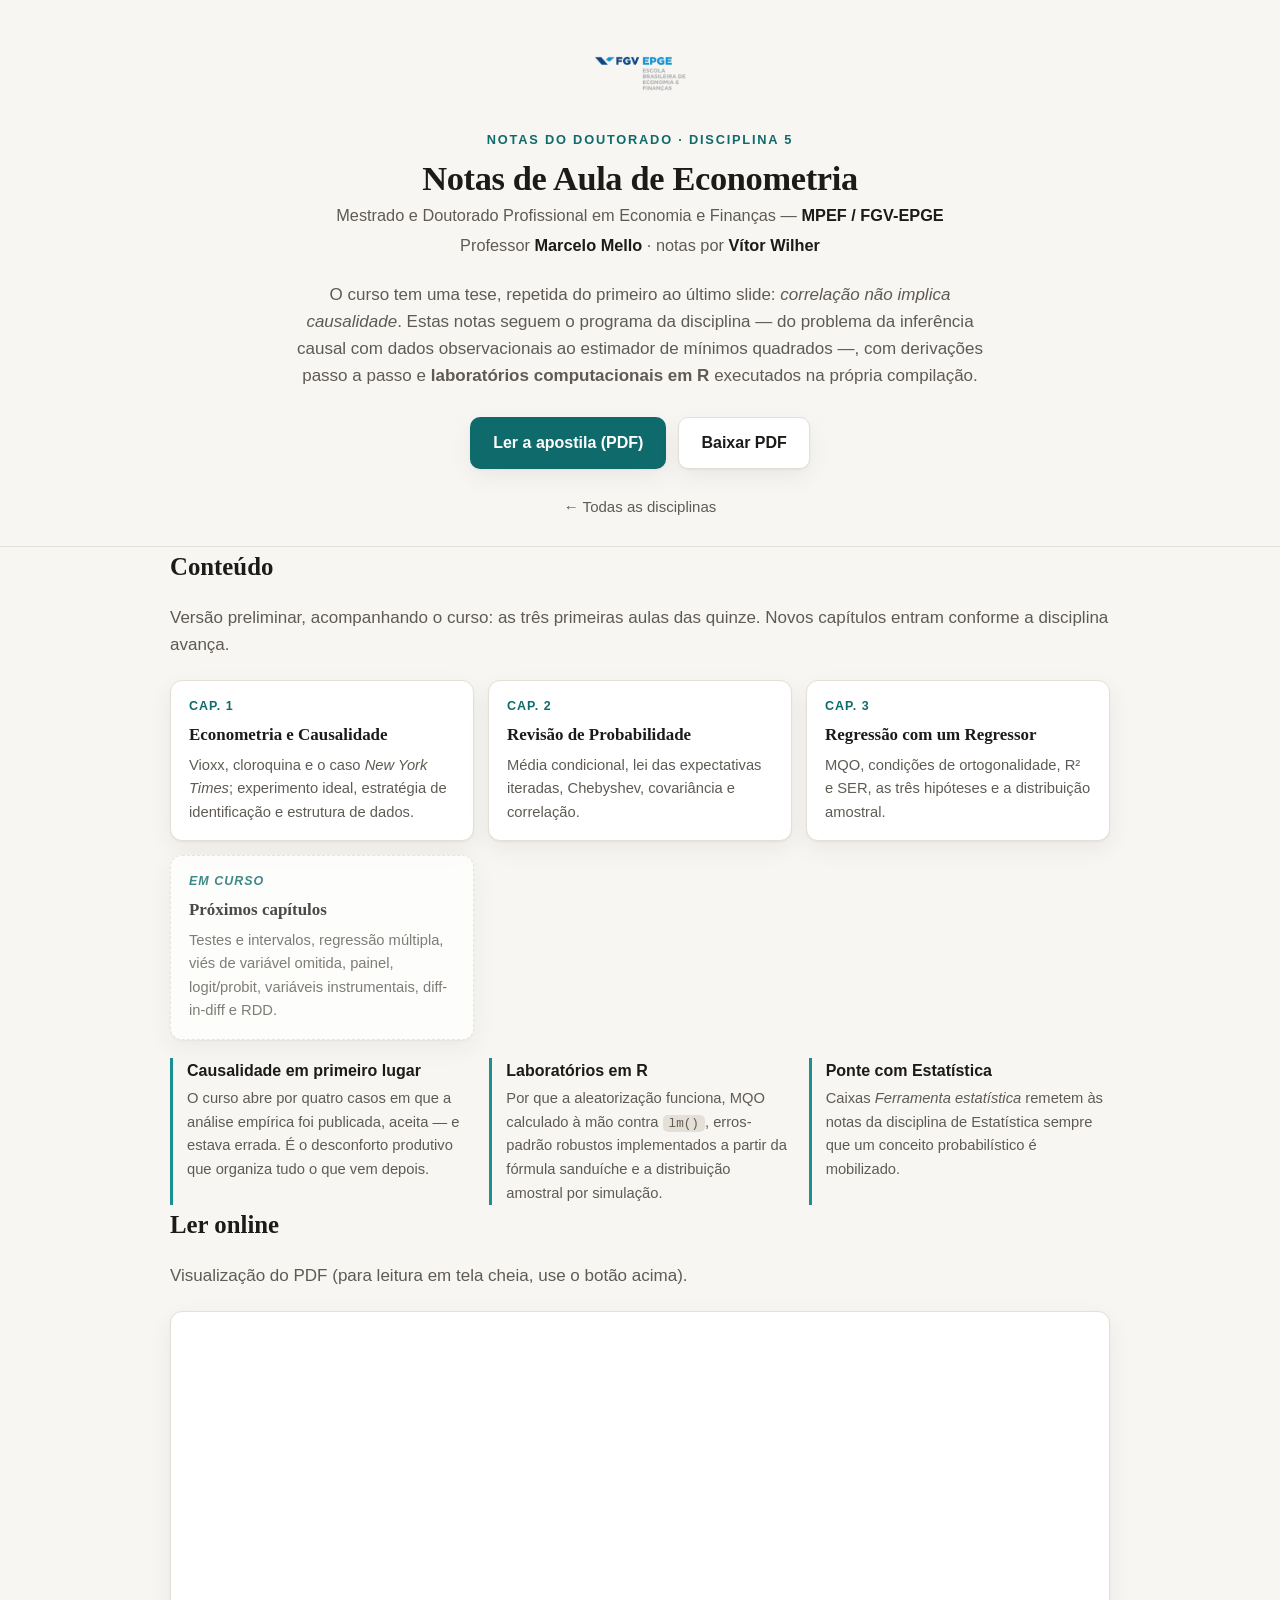
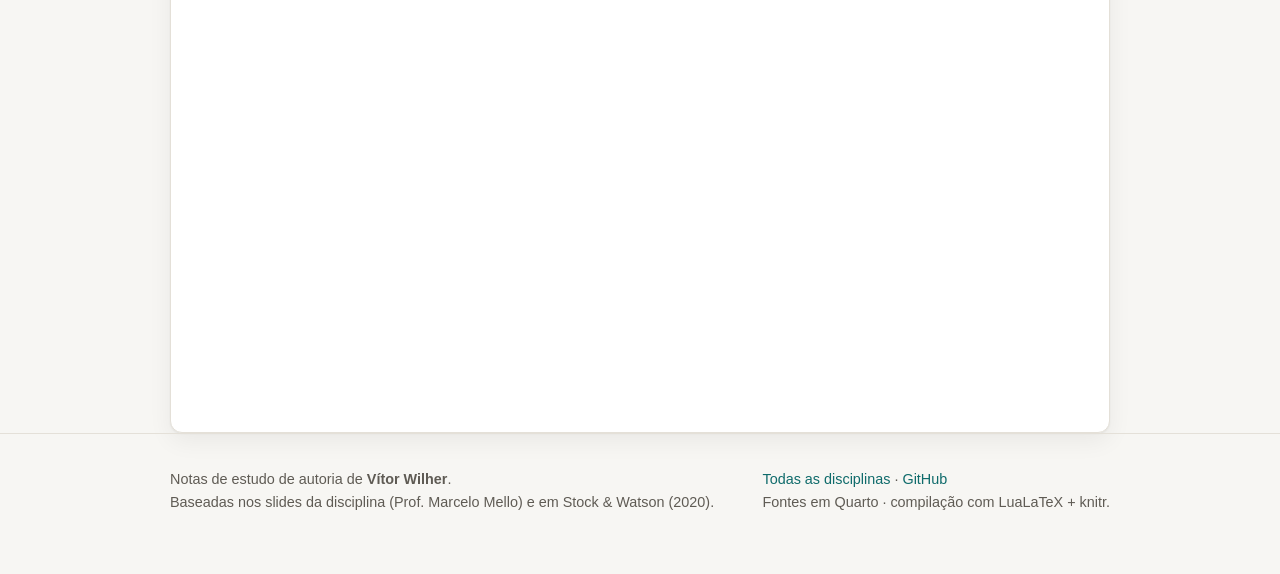
==== docs/econometria/index.html @ 87245e1a "Acrescenta Econometria como quinta disciplina Notas de Aula de Econometria (Prof. Marcelo Mello, MPE" ====
<!doctype html>
<html lang="pt-BR">
<head>
<meta charset="utf-8">
<meta name="viewport" content="width=device-width, initial-scale=1">
<title>Notas de Econometria — MPEF · FGV/EPGE</title>
<meta name="description" content="Notas de Aula de Econometria para o Mestrado e Doutorado Profissional em Economia e Finanças (MPEF, FGV/EPGE), Prof. Marcelo Mello. Notas por Vítor Wilher, com laboratórios em R.">
<link rel="stylesheet" href="../assets/styles.css">
</head>
<body class="econ">
<header>
  <div class="wrap">
    <img class="logo" src="../assets/epge.png" alt="EPGE/FGV">
    <p class="eyebrow">Notas do Doutorado · Disciplina 5</p>
    <h1>Notas de Aula de Econometria</h1>
    <p class="sub">Mestrado e Doutorado Profissional em Economia e Finanças — <strong>MPEF / FGV-EPGE</strong></p>
    <p class="sub">Professor <strong>Marcelo Mello</strong> · notas por <strong>Vítor Wilher</strong></p>
    <p class="lead">O curso tem uma tese, repetida do primeiro ao último slide:
      <em>correlação não implica causalidade</em>. Estas notas seguem o programa da disciplina
      — do problema da inferência causal com dados observacionais ao estimador de mínimos
      quadrados —, com derivações passo a passo e <strong>laboratórios computacionais em R</strong>
      executados na própria compilação.</p>
    <div class="cta">
      <a class="btn primary" href="apostila.pdf">Ler a apostila (PDF)</a>
      <a class="btn" href="apostila.pdf" download="Notas_Econometria_MPEF.pdf">Baixar PDF</a>
    </div>
    <a class="back" href="../">← Todas as disciplinas</a>
  </div>
</header>

<section class="wrap">
  <h2>Conteúdo</h2>
  <p class="muted">Versão preliminar, acompanhando o curso: as três primeiras aulas das quinze. Novos capítulos entram conforme a disciplina avança.</p>
  <div class="grid">
    <div class="card"><div class="n">Cap. 1</div><h3>Econometria e Causalidade</h3><p>Vioxx, cloroquina e o caso <em>New York Times</em>; experimento ideal, estratégia de identificação e estrutura de dados.</p></div>
    <div class="card"><div class="n">Cap. 2</div><h3>Revisão de Probabilidade</h3><p>Média condicional, lei das expectativas iteradas, Chebyshev, covariância e correlação.</p></div>
    <div class="card"><div class="n">Cap. 3</div><h3>Regressão com um Regressor</h3><p>MQO, condições de ortogonalidade, R² e SER, as três hipóteses e a distribuição amostral.</p></div>
    <div class="card em-curso"><div class="n">Em curso</div><h3>Próximos capítulos</h3><p>Testes e intervalos, regressão múltipla, viés de variável omitida, painel, logit/probit, variáveis instrumentais, diff-in-diff e RDD.</p></div>
  </div>

  <div class="feat">
    <div><h4>Causalidade em primeiro lugar</h4><p>O curso abre por quatro casos em que a análise empírica foi publicada, aceita — e estava errada. É o desconforto produtivo que organiza tudo o que vem depois.</p></div>
    <div><h4>Laboratórios em R</h4><p>Por que a aleatorização funciona, MQO calculado à mão contra <code>lm()</code>, erros-padrão robustos implementados a partir da fórmula sanduíche e a distribuição amostral por simulação.</p></div>
    <div><h4>Ponte com Estatística</h4><p>Caixas <em>Ferramenta estatística</em> remetem às notas da disciplina de Estatística sempre que um conceito probabilístico é mobilizado.</p></div>
  </div>
</section>

<section class="wrap">
  <h2>Ler online</h2>
  <p class="muted">Visualização do PDF (para leitura em tela cheia, use o botão acima).</p>
  <div class="viewer">
    <object data="apostila.pdf" type="application/pdf">
      <iframe src="apostila.pdf" title="Apostila de Econometria"></iframe>
      <p class="fallback">Seu navegador não exibe PDFs embutidos. <a href="apostila.pdf">Abrir a apostila</a>.</p>
    </object>
  </div>
</section>

<footer>
  <div class="wrap row">
    <div>
      <div>Notas de estudo de autoria de <strong>Vítor Wilher</strong>.</div>
      <div class="muted">Baseadas nos slides da disciplina (Prof. Marcelo Mello) e em Stock &amp; Watson (2020).</div>
    </div>
    <div>
      <div><a href="../">Todas as disciplinas</a> · <a href="https://github.com/vitorwilher">GitHub</a></div>
      <div class="muted">Fontes em Quarto · compilação com LuaLaTeX + knitr.</div>
    </div>
  </div>
</footer>
</body>
</html>
---- docs/assets/styles.css ----
/* ==========================================================================
   Notas do 1º ano — EPGE/FGV
   Folha de estilo compartilhada (hub + páginas de disciplina)
   Linguagem visual herdada das notas de Microeconomia (Vítor Wilher).
   ========================================================================== */

:root{
  --bg:#f7f6f3; --panel:#ffffff; --ink:#1c1b19; --muted:#5f5b54;
  --line:#e4e0d8; --accent:#1f4e79; --accent-2:#2e7d32;
  --shadow:0 1px 2px rgba(0,0,0,.05),0 8px 24px rgba(0,0,0,.06);
  --radius:12px;
}
@media (prefers-color-scheme: dark){
  :root{
    --bg:#14140f; --panel:#1d1d18; --ink:#ece9e2; --muted:#a49f95;
    --line:#302f28; --accent:#7cb0e0; --accent-2:#7ac47f;
    --shadow:0 1px 2px rgba(0,0,0,.4),0 8px 30px rgba(0,0,0,.5);
  }
}

/* Acentos por disciplina — aplicados via classe no <body> */
body.mat{ --accent:#1f4e79; --accent-2:#3b74b0; }        /* azul EPGE   */
body.macro{ --accent:#2e7d32; --accent-2:#57a55b; }      /* verde       */
body.micro{ --accent:#8a2c2c; --accent-2:#b3261e; }      /* bordô       */
body.est{ --accent:#5b3a8e; --accent-2:#7e57c2; }        /* violeta     */
body.econ{ --accent:#0f6b6b; --accent-2:#1a9090; }       /* teal        */
@media (prefers-color-scheme: dark){
  body.mat{ --accent:#7cb0e0; --accent-2:#9cc6ee; }
  body.macro{ --accent:#7ac47f; --accent-2:#a3d9a6; }
  body.micro{ --accent:#e08a8a; --accent-2:#eda6a6; }
  body.est{ --accent:#b39ddb; --accent-2:#cbbce8; }
  body.econ{ --accent:#6fc9c9; --accent-2:#96dcdc; }
}

*{box-sizing:border-box}
html{-webkit-text-size-adjust:100%; scroll-behavior:smooth}
body{
  margin:0; background:var(--bg); color:var(--ink);
  font-family:-apple-system,BlinkMacSystemFont,"Segoe UI",Roboto,Helvetica,Arial,sans-serif;
  line-height:1.6; font-size:17px;
}
.wrap{max-width:980px; margin:0 auto; padding:0 20px}
a{color:var(--accent); text-decoration:none}
a:hover{text-decoration:underline}

/* ---------- Cabeçalho ---------- */
header{padding:56px 0 26px; text-align:center; border-bottom:1px solid var(--line)}
header img.logo{width:92px; height:auto; opacity:.95; margin-bottom:18px}
h1{font-family:Georgia,"Times New Roman",serif; font-weight:700; font-size:2.15rem;
   line-height:1.18; margin:.2em 0 .12em; letter-spacing:-.01em}
.sub{color:var(--muted); font-size:1.02rem; margin:.25em 0}
.sub strong{color:var(--ink); font-weight:600}
.lead{max-width:720px; margin:22px auto 0; color:var(--muted)}
.eyebrow{font-size:.8rem; letter-spacing:.14em; text-transform:uppercase;
   color:var(--accent); font-weight:700; margin-bottom:6px}

/* ---------- Botões ---------- */
.cta{display:flex; gap:12px; justify-content:center; flex-wrap:wrap; margin:28px 0 4px}
.btn{display:inline-block; padding:12px 22px; border-radius:10px; font-weight:600;
   font-size:1rem; border:1px solid var(--line); background:var(--panel);
   color:var(--ink); box-shadow:var(--shadow); transition:filter .15s, transform .15s}
.btn:hover{text-decoration:none; transform:translateY(-1px)}
.btn.primary{background:var(--accent); color:#fff; border-color:transparent}
.btn.primary:hover{filter:brightness(1.06)}
.back{display:inline-block; margin:22px 0 0; color:var(--muted); font-size:.94rem}

/* ---------- Seções ---------- */
section{padding:44px 0}
h2{font-family:Georgia,"Times New Roman",serif; font-size:1.55rem; margin:0 0 6px}
.muted{color:var(--muted)}

/* ---------- Grade de disciplinas (hub) ---------- */
.disciplinas{display:grid; grid-template-columns:repeat(auto-fit,minmax(260px,1fr));
   gap:20px; margin-top:26px}
.disc{display:flex; flex-direction:column; background:var(--panel);
   border:1px solid var(--line); border-radius:var(--radius); padding:24px 22px;
   box-shadow:var(--shadow); transition:transform .15s, box-shadow .15s;
   border-top:4px solid var(--top,var(--accent))}
a.disc:hover{text-decoration:none; transform:translateY(-3px);
   box-shadow:0 2px 4px rgba(0,0,0,.06),0 14px 34px rgba(0,0,0,.12)}
.disc.mat{--top:#1f4e79} .disc.macro{--top:#2e7d32} .disc.micro{--top:#b3261e} .disc.est{--top:#7e57c2} .disc.econ{--top:#1a9090}
@media (prefers-color-scheme: dark){
  .disc.mat{--top:#7cb0e0} .disc.macro{--top:#7ac47f} .disc.micro{--top:#e08a8a} .disc.est{--top:#b39ddb} .disc.econ{--top:#6fc9c9}
}
.disc .n{font-size:.78rem; letter-spacing:.1em; text-transform:uppercase;
   color:var(--top); font-weight:700}
.disc h3{margin:.35em 0 .1em; font-size:1.32rem; font-family:Georgia,serif;
   font-weight:700; color:var(--ink)}
.disc .prof{color:var(--muted); font-size:.94rem; margin:.1em 0 .7em}
.disc p{margin:0 0 1em; font-size:.95rem; color:var(--muted); flex:1}
.disc .go{color:var(--top); font-weight:600; font-size:.95rem}

/* ---------- Grade de capítulos (páginas de disciplina) ---------- */
.grid{display:grid; grid-template-columns:repeat(auto-fill,minmax(230px,1fr));
   gap:14px; margin-top:22px}
.card{background:var(--panel); border:1px solid var(--line); border-radius:var(--radius);
   padding:16px 18px; box-shadow:var(--shadow)}
.card .n{font-size:.78rem; letter-spacing:.08em; text-transform:uppercase;
   color:var(--accent); font-weight:700}
.card h3{margin:.25em 0 .3em; font-size:1.06rem; font-family:Georgia,serif; font-weight:600}
.card p{margin:0; font-size:.92rem; color:var(--muted)}

/* ---------- Destaques (método) ---------- */
.feat{display:grid; grid-template-columns:repeat(auto-fit,minmax(220px,1fr));
   gap:18px; margin-top:18px}
.feat div{border-left:3px solid var(--accent-2); padding-left:14px}
.feat h4{margin:0 0 4px; font-size:1rem}
.feat p{margin:0; font-size:.92rem; color:var(--muted)}

/* ---------- Visualizador de PDF ---------- */
.viewer{margin-top:22px; border:1px solid var(--line); border-radius:var(--radius);
   overflow:hidden; box-shadow:var(--shadow); background:var(--panel)}
.viewer object,.viewer iframe{display:block; width:100%; height:80vh; border:0}
.viewer .fallback{padding:22px; text-align:center; color:var(--muted)}

/* ---------- Rodapé ---------- */
footer{border-top:1px solid var(--line); padding:34px 0 60px; color:var(--muted); font-size:.9rem}
footer .row{display:flex; justify-content:space-between; gap:16px; flex-wrap:wrap}
code{background:var(--line); padding:1px 6px; border-radius:5px; font-size:.86em}

@media (max-width:560px){
  header{padding:40px 0 18px} h1{font-size:1.72rem}
  .viewer object,.viewer iframe{height:70vh}
}

/* card de capitulos ainda por escrever (disciplina em andamento) */
.card.em-curso{border-style:dashed; opacity:.78}
.card.em-curso .n{font-style:italic}
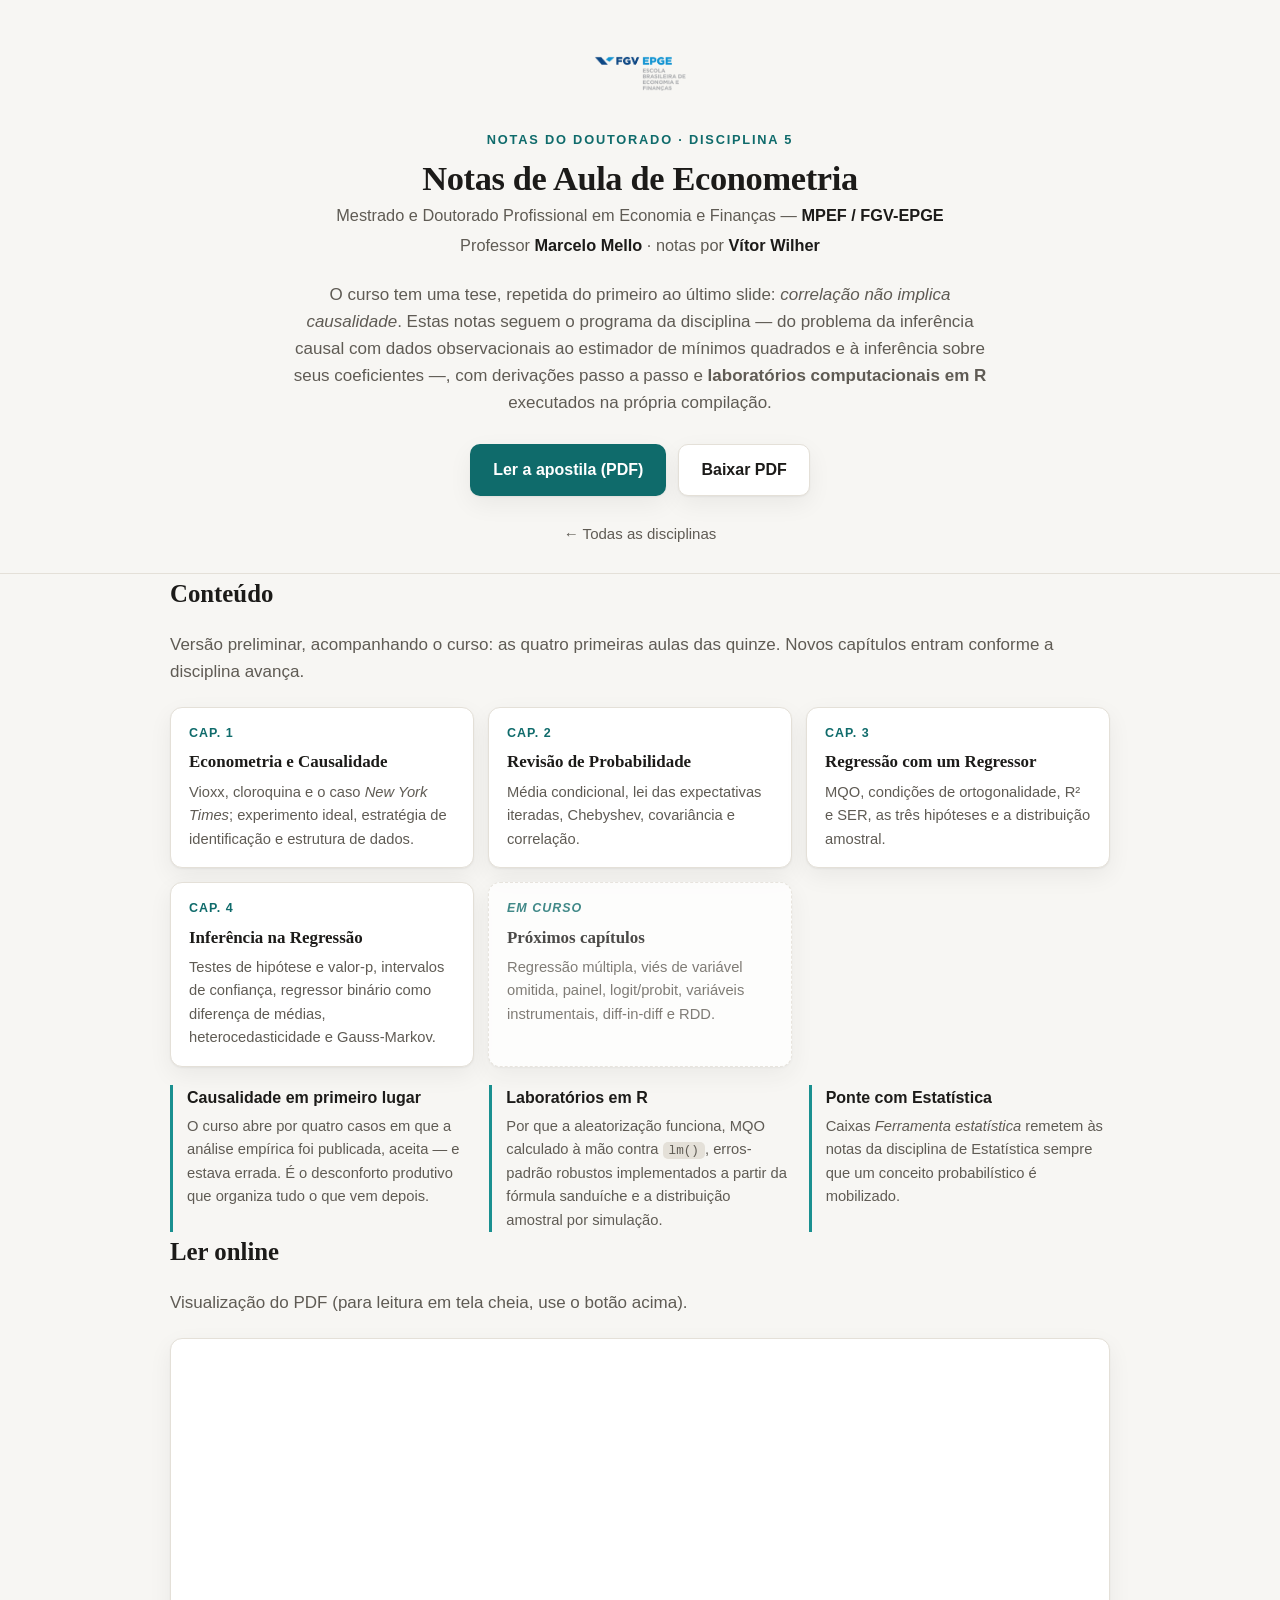
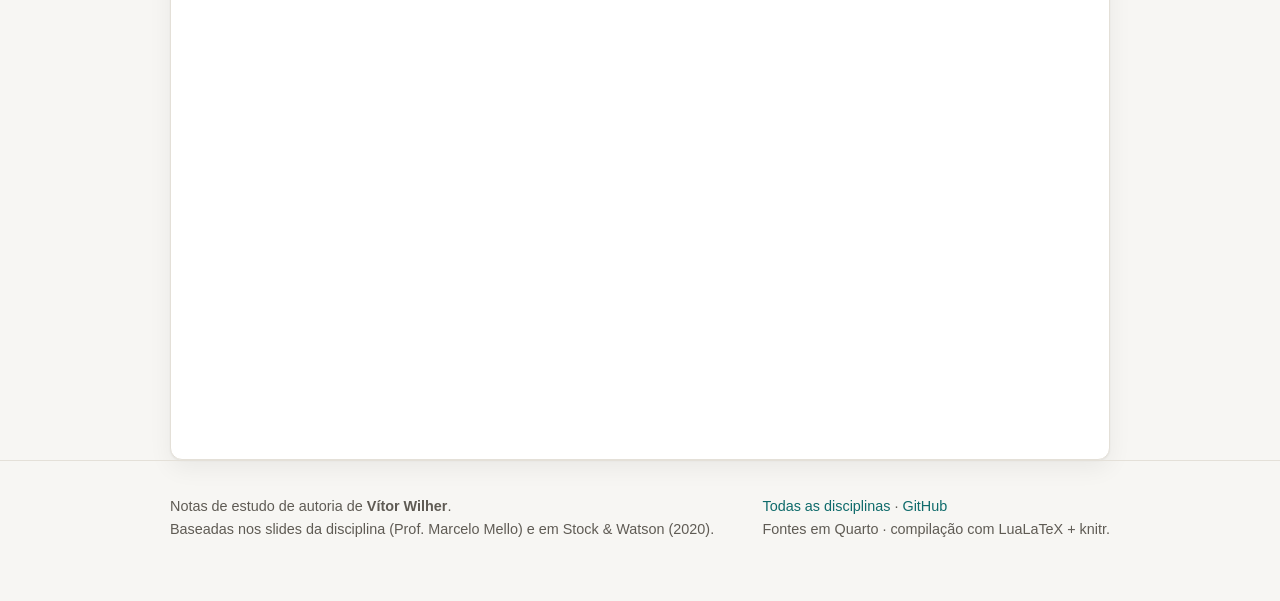
==== commit 8aadc595: "Econometria: acrescenta a Aula 4 (inferência na regressão) Capítulo 5 das notas: revisão de testes d" ====
--- a/docs/econometria/index.html
+++ b/docs/econometria/index.html
@@ -18,8 +18,8 @@
     <p class="lead">O curso tem uma tese, repetida do primeiro ao último slide:
       <em>correlação não implica causalidade</em>. Estas notas seguem o programa da disciplina
       — do problema da inferência causal com dados observacionais ao estimador de mínimos
-      quadrados —, com derivações passo a passo e <strong>laboratórios computacionais em R</strong>
-      executados na própria compilação.</p>
+      quadrados e à inferência sobre seus coeficientes —, com derivações passo a passo e
+      <strong>laboratórios computacionais em R</strong> executados na própria compilação.</p>
     <div class="cta">
       <a class="btn primary" href="apostila.pdf">Ler a apostila (PDF)</a>
       <a class="btn" href="apostila.pdf" download="Notas_Econometria_MPEF.pdf">Baixar PDF</a>
@@ -30,12 +30,13 @@
 
 <section class="wrap">
   <h2>Conteúdo</h2>
-  <p class="muted">Versão preliminar, acompanhando o curso: as três primeiras aulas das quinze. Novos capítulos entram conforme a disciplina avança.</p>
+  <p class="muted">Versão preliminar, acompanhando o curso: as quatro primeiras aulas das quinze. Novos capítulos entram conforme a disciplina avança.</p>
   <div class="grid">
     <div class="card"><div class="n">Cap. 1</div><h3>Econometria e Causalidade</h3><p>Vioxx, cloroquina e o caso <em>New York Times</em>; experimento ideal, estratégia de identificação e estrutura de dados.</p></div>
     <div class="card"><div class="n">Cap. 2</div><h3>Revisão de Probabilidade</h3><p>Média condicional, lei das expectativas iteradas, Chebyshev, covariância e correlação.</p></div>
     <div class="card"><div class="n">Cap. 3</div><h3>Regressão com um Regressor</h3><p>MQO, condições de ortogonalidade, R² e SER, as três hipóteses e a distribuição amostral.</p></div>
-    <div class="card em-curso"><div class="n">Em curso</div><h3>Próximos capítulos</h3><p>Testes e intervalos, regressão múltipla, viés de variável omitida, painel, logit/probit, variáveis instrumentais, diff-in-diff e RDD.</p></div>
+    <div class="card"><div class="n">Cap. 4</div><h3>Inferência na Regressão</h3><p>Testes de hipótese e valor-p, intervalos de confiança, regressor binário como diferença de médias, heterocedasticidade e Gauss-Markov.</p></div>
+    <div class="card em-curso"><div class="n">Em curso</div><h3>Próximos capítulos</h3><p>Regressão múltipla, viés de variável omitida, painel, logit/probit, variáveis instrumentais, diff-in-diff e RDD.</p></div>
   </div>
 
   <div class="feat">
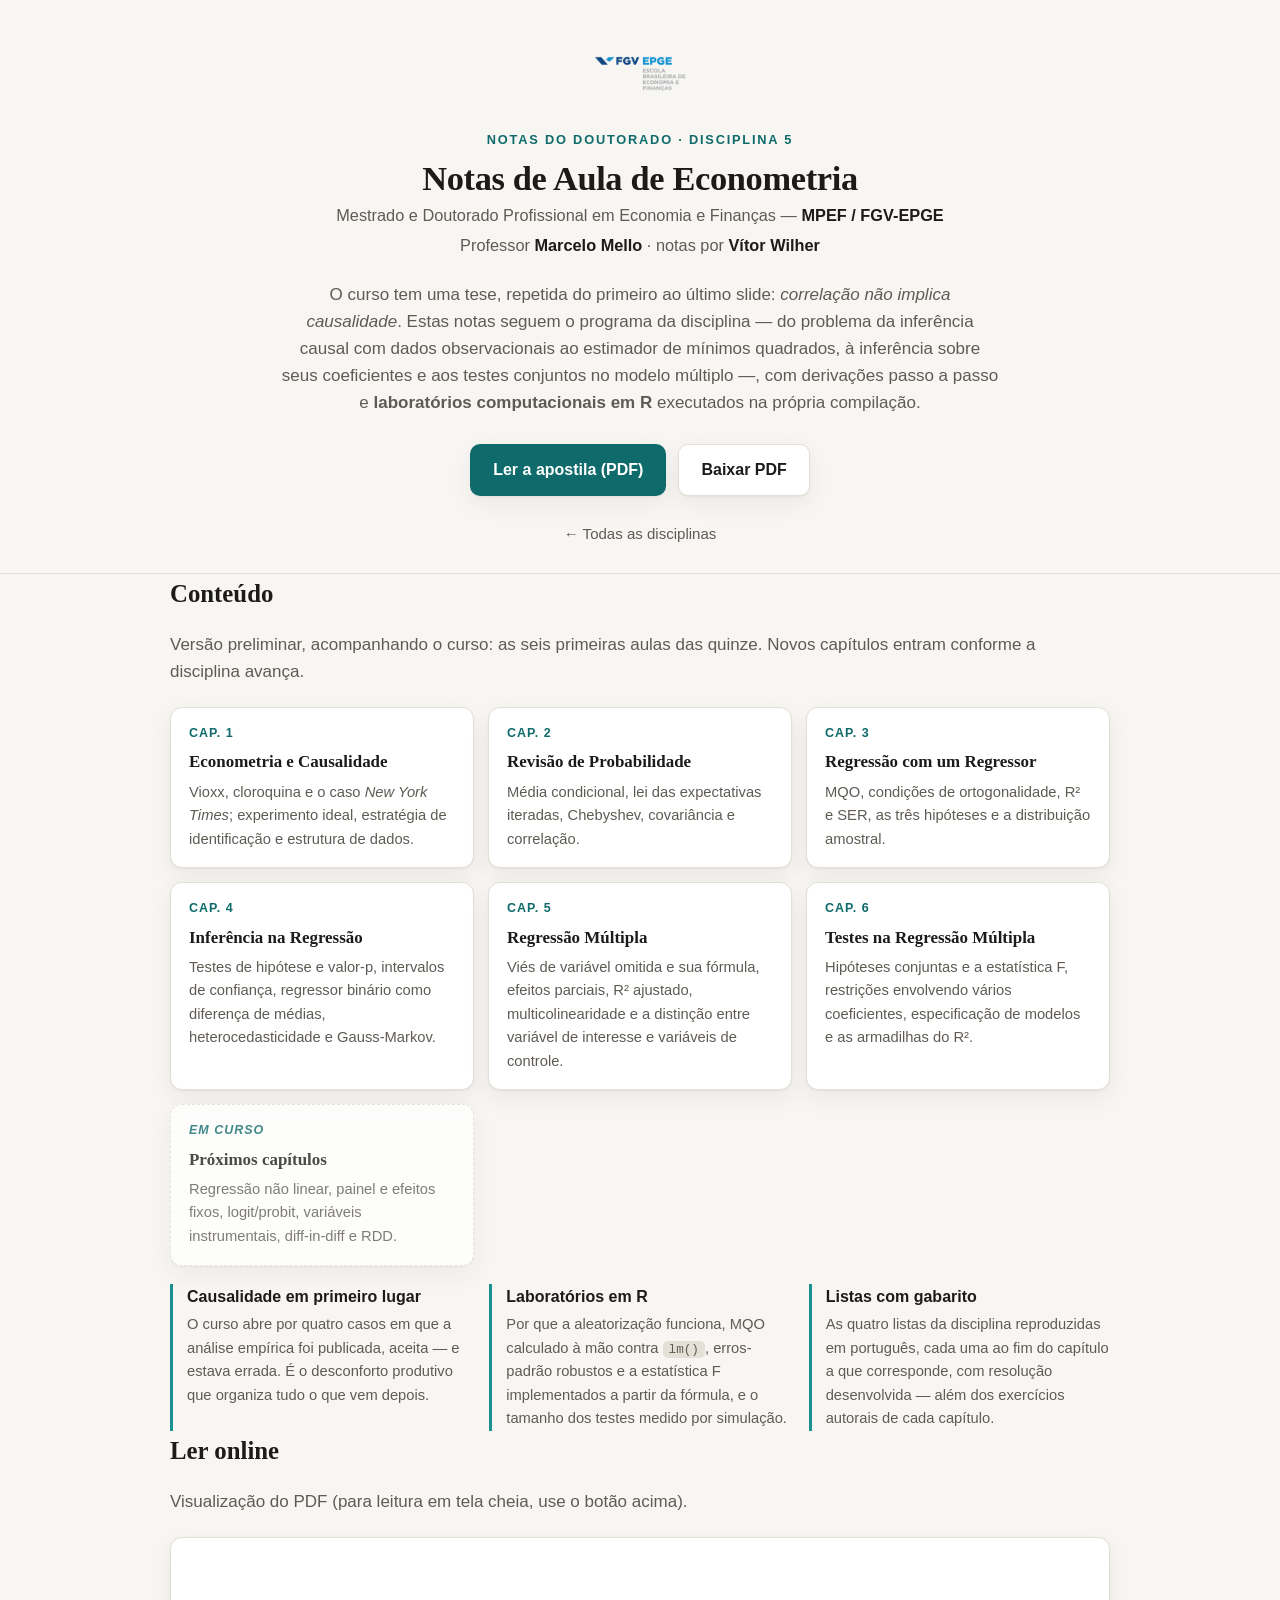
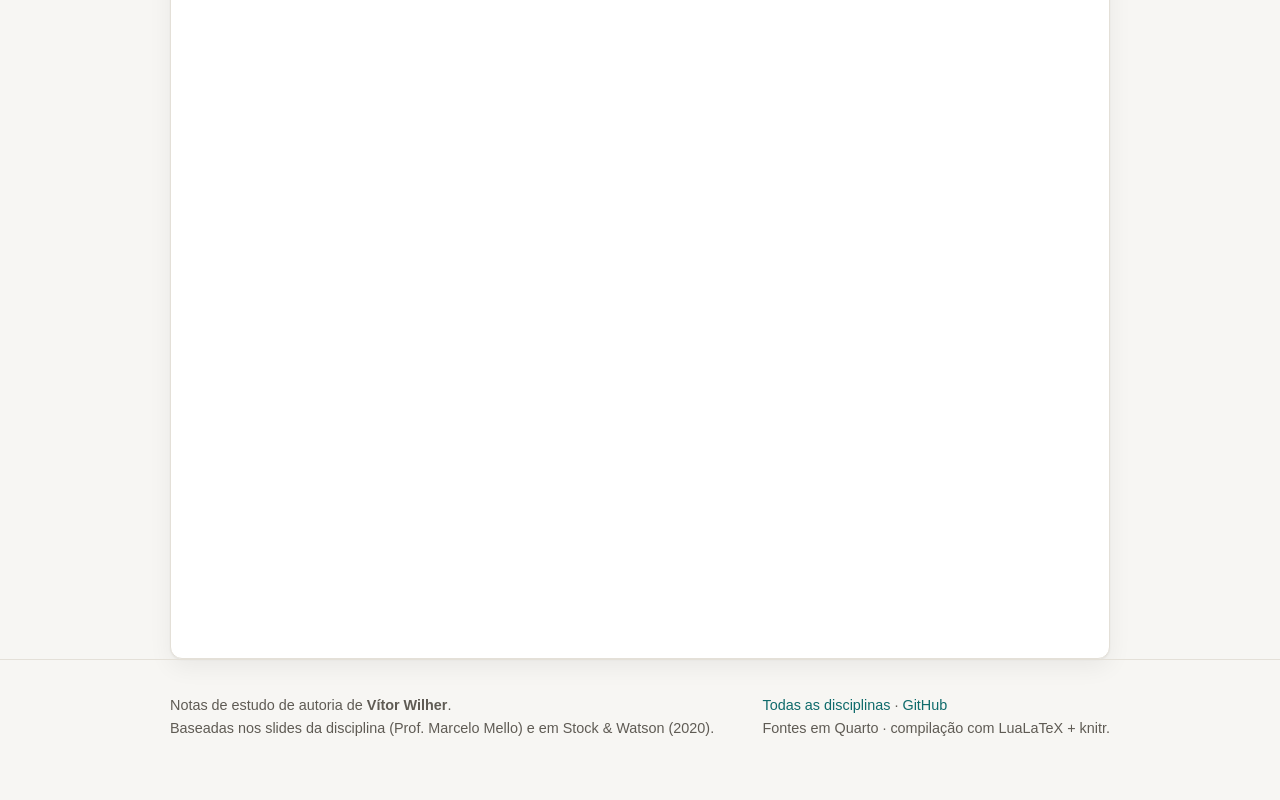
==== commit 3596b402: "Econometria: acrescenta as Aulas 5 e 6 à apostila A apostila passa de 4 para 6 das quinze aulas (101" ====
--- a/docs/econometria/index.html
+++ b/docs/econometria/index.html
@@ -18,7 +18,8 @@
     <p class="lead">O curso tem uma tese, repetida do primeiro ao último slide:
       <em>correlação não implica causalidade</em>. Estas notas seguem o programa da disciplina
       — do problema da inferência causal com dados observacionais ao estimador de mínimos
-      quadrados e à inferência sobre seus coeficientes —, com derivações passo a passo e
+      quadrados, à inferência sobre seus coeficientes e aos testes conjuntos no modelo
+      múltiplo —, com derivações passo a passo e
       <strong>laboratórios computacionais em R</strong> executados na própria compilação.</p>
     <div class="cta">
       <a class="btn primary" href="apostila.pdf">Ler a apostila (PDF)</a>
@@ -30,19 +31,21 @@
 
 <section class="wrap">
   <h2>Conteúdo</h2>
-  <p class="muted">Versão preliminar, acompanhando o curso: as quatro primeiras aulas das quinze. Novos capítulos entram conforme a disciplina avança.</p>
+  <p class="muted">Versão preliminar, acompanhando o curso: as seis primeiras aulas das quinze. Novos capítulos entram conforme a disciplina avança.</p>
   <div class="grid">
     <div class="card"><div class="n">Cap. 1</div><h3>Econometria e Causalidade</h3><p>Vioxx, cloroquina e o caso <em>New York Times</em>; experimento ideal, estratégia de identificação e estrutura de dados.</p></div>
     <div class="card"><div class="n">Cap. 2</div><h3>Revisão de Probabilidade</h3><p>Média condicional, lei das expectativas iteradas, Chebyshev, covariância e correlação.</p></div>
     <div class="card"><div class="n">Cap. 3</div><h3>Regressão com um Regressor</h3><p>MQO, condições de ortogonalidade, R² e SER, as três hipóteses e a distribuição amostral.</p></div>
     <div class="card"><div class="n">Cap. 4</div><h3>Inferência na Regressão</h3><p>Testes de hipótese e valor-p, intervalos de confiança, regressor binário como diferença de médias, heterocedasticidade e Gauss-Markov.</p></div>
-    <div class="card em-curso"><div class="n">Em curso</div><h3>Próximos capítulos</h3><p>Regressão múltipla, viés de variável omitida, painel, logit/probit, variáveis instrumentais, diff-in-diff e RDD.</p></div>
+    <div class="card"><div class="n">Cap. 5</div><h3>Regressão Múltipla</h3><p>Viés de variável omitida e sua fórmula, efeitos parciais, R² ajustado, multicolinearidade e a distinção entre variável de interesse e variáveis de controle.</p></div>
+    <div class="card"><div class="n">Cap. 6</div><h3>Testes na Regressão Múltipla</h3><p>Hipóteses conjuntas e a estatística F, restrições envolvendo vários coeficientes, especificação de modelos e as armadilhas do R².</p></div>
+    <div class="card em-curso"><div class="n">Em curso</div><h3>Próximos capítulos</h3><p>Regressão não linear, painel e efeitos fixos, logit/probit, variáveis instrumentais, diff-in-diff e RDD.</p></div>
   </div>
 
   <div class="feat">
     <div><h4>Causalidade em primeiro lugar</h4><p>O curso abre por quatro casos em que a análise empírica foi publicada, aceita — e estava errada. É o desconforto produtivo que organiza tudo o que vem depois.</p></div>
-    <div><h4>Laboratórios em R</h4><p>Por que a aleatorização funciona, MQO calculado à mão contra <code>lm()</code>, erros-padrão robustos implementados a partir da fórmula sanduíche e a distribuição amostral por simulação.</p></div>
-    <div><h4>Ponte com Estatística</h4><p>Caixas <em>Ferramenta estatística</em> remetem às notas da disciplina de Estatística sempre que um conceito probabilístico é mobilizado.</p></div>
+    <div><h4>Laboratórios em R</h4><p>Por que a aleatorização funciona, MQO calculado à mão contra <code>lm()</code>, erros-padrão robustos e a estatística F implementados a partir da fórmula, e o tamanho dos testes medido por simulação.</p></div>
+    <div><h4>Listas com gabarito</h4><p>As quatro listas da disciplina reproduzidas em português, cada uma ao fim do capítulo a que corresponde, com resolução desenvolvida — além dos exercícios autorais de cada capítulo.</p></div>
   </div>
 </section>
 
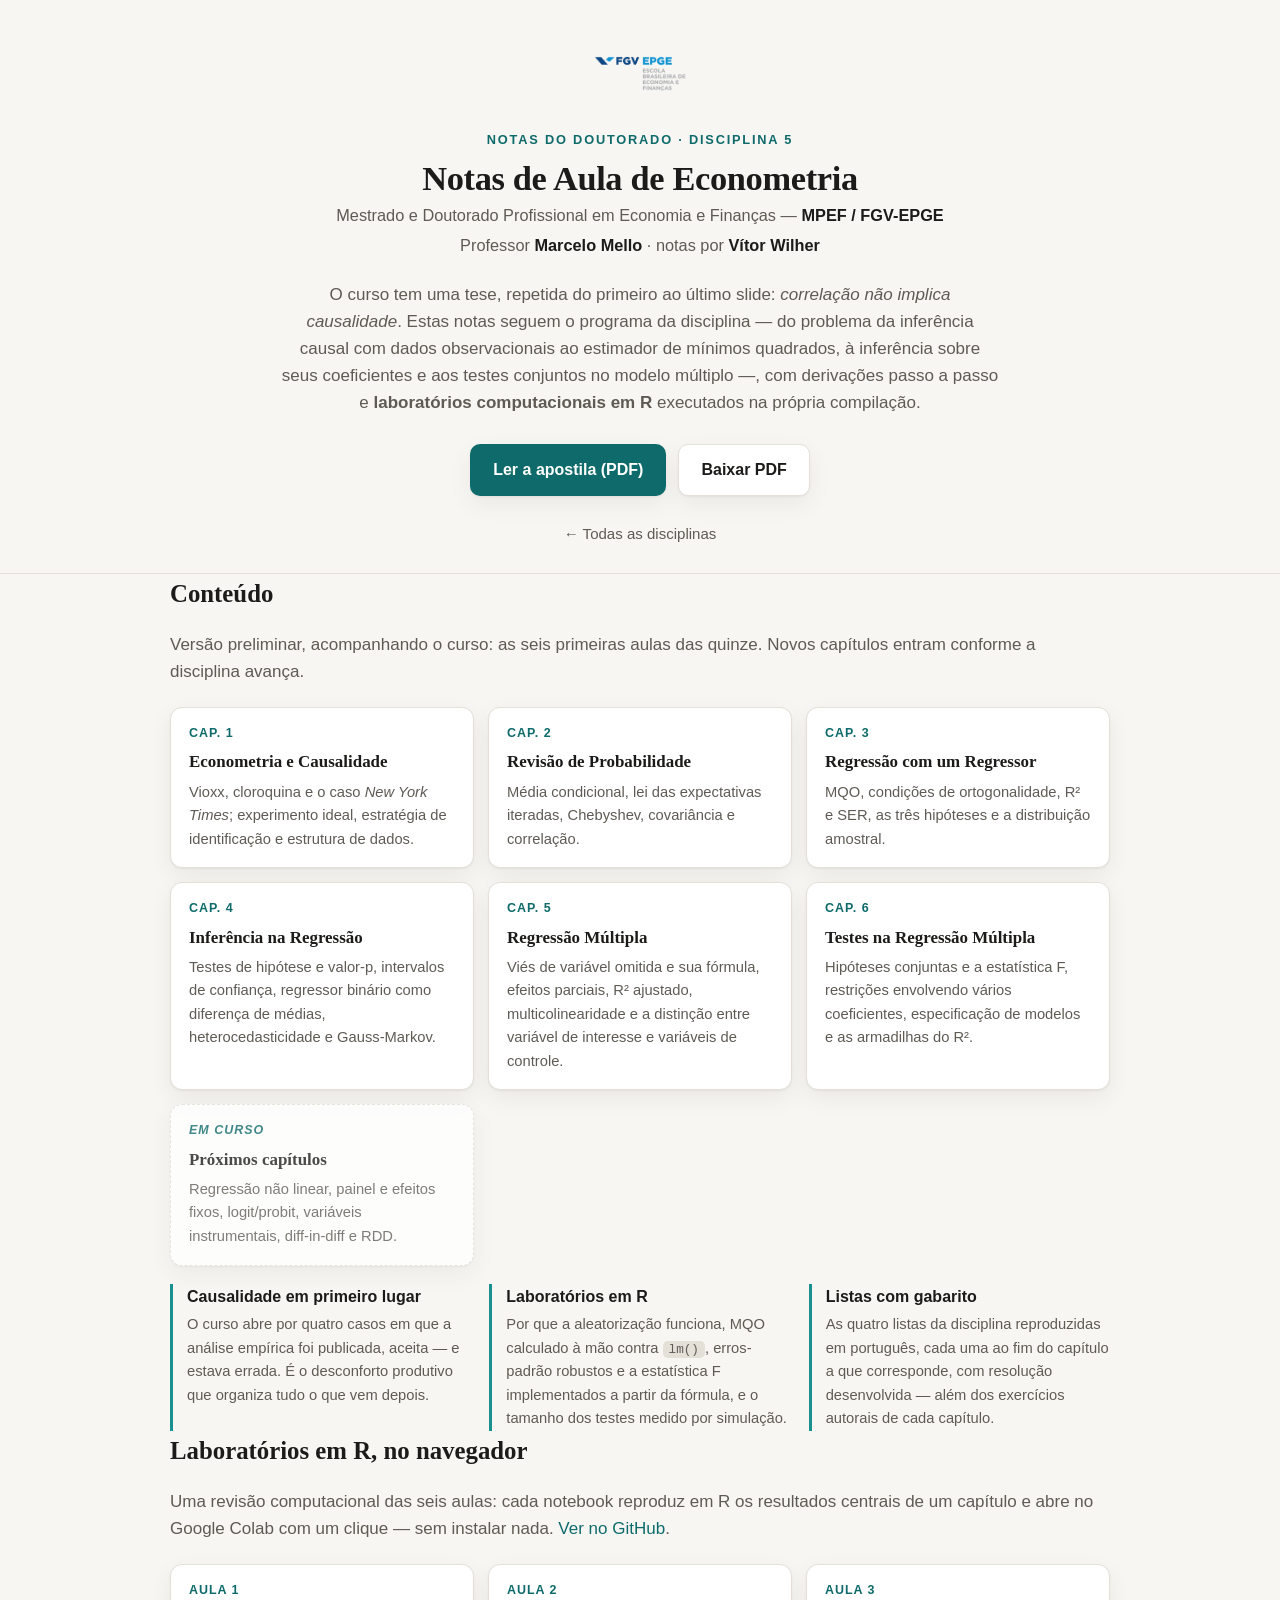
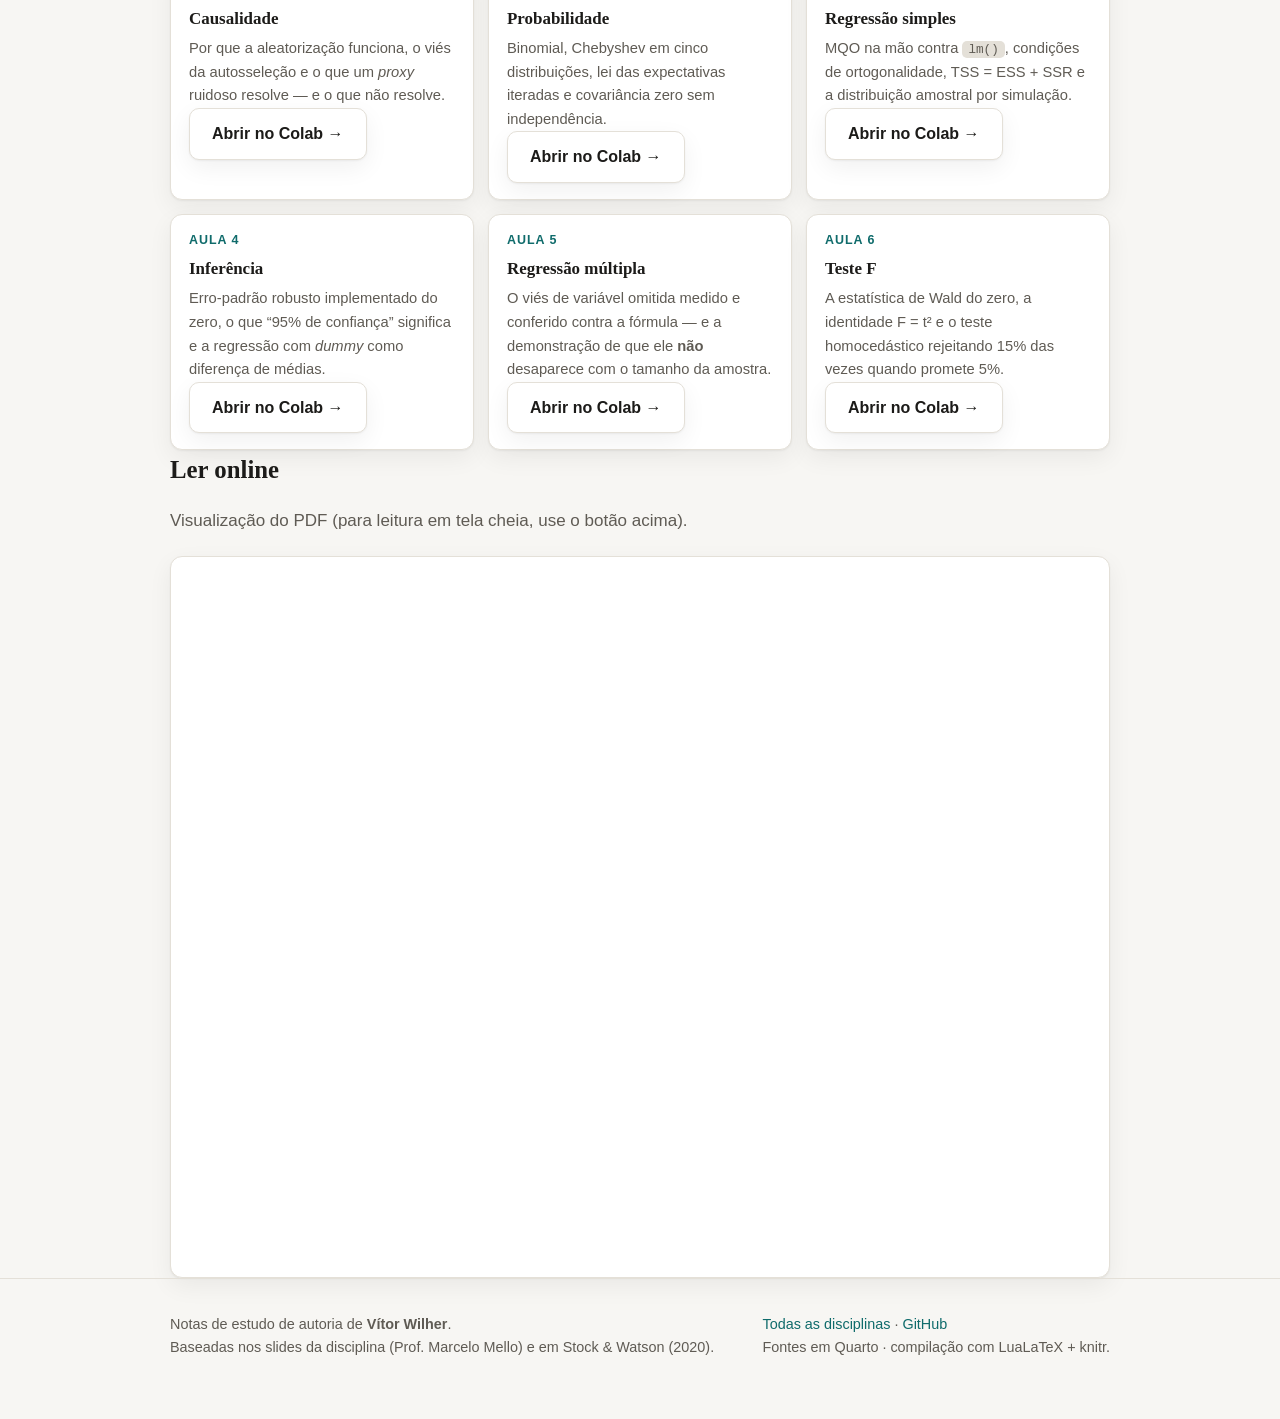
==== commit 2c0be505: "Econometria: laboratórios em R executáveis no Colab Seis notebooks (kernel R), um por aula, que repr" ====
--- a/docs/econometria/index.html
+++ b/docs/econometria/index.html
@@ -50,6 +50,19 @@
 </section>
 
 <section class="wrap">
+  <h2>Laboratórios em R, no navegador</h2>
+  <p class="muted">Uma revisão computacional das seis aulas: cada notebook reproduz em R os resultados centrais de um capítulo e abre no Google Colab com um clique — sem instalar nada. <a href="https://github.com/vitorwilher/doutorado-epge/tree/main/labs/econometria">Ver no GitHub</a>.</p>
+  <div class="grid">
+    <div class="card"><div class="n">Aula 1</div><h3>Causalidade</h3><p>Por que a aleatorização funciona, o viés da autosseleção e o que um <em>proxy</em> ruidoso resolve — e o que não resolve.</p><p><a class="btn" href="https://colab.research.google.com/github/vitorwilher/doutorado-epge/blob/main/labs/econometria/01-causalidade.ipynb">Abrir no Colab →</a></p></div>
+    <div class="card"><div class="n">Aula 2</div><h3>Probabilidade</h3><p>Binomial, Chebyshev em cinco distribuições, lei das expectativas iteradas e covariância zero sem independência.</p><p><a class="btn" href="https://colab.research.google.com/github/vitorwilher/doutorado-epge/blob/main/labs/econometria/02-probabilidade.ipynb">Abrir no Colab →</a></p></div>
+    <div class="card"><div class="n">Aula 3</div><h3>Regressão simples</h3><p>MQO na mão contra <code>lm()</code>, condições de ortogonalidade, TSS = ESS + SSR e a distribuição amostral por simulação.</p><p><a class="btn" href="https://colab.research.google.com/github/vitorwilher/doutorado-epge/blob/main/labs/econometria/03-regressao-simples.ipynb">Abrir no Colab →</a></p></div>
+    <div class="card"><div class="n">Aula 4</div><h3>Inferência</h3><p>Erro-padrão robusto implementado do zero, o que “95% de confiança” significa e a regressão com <em>dummy</em> como diferença de médias.</p><p><a class="btn" href="https://colab.research.google.com/github/vitorwilher/doutorado-epge/blob/main/labs/econometria/04-inferencia.ipynb">Abrir no Colab →</a></p></div>
+    <div class="card"><div class="n">Aula 5</div><h3>Regressão múltipla</h3><p>O viés de variável omitida medido e conferido contra a fórmula — e a demonstração de que ele <strong>não</strong> desaparece com o tamanho da amostra.</p><p><a class="btn" href="https://colab.research.google.com/github/vitorwilher/doutorado-epge/blob/main/labs/econometria/05-regressao-multipla.ipynb">Abrir no Colab →</a></p></div>
+    <div class="card"><div class="n">Aula 6</div><h3>Teste F</h3><p>A estatística de Wald do zero, a identidade F = t² e o teste homocedástico rejeitando 15% das vezes quando promete 5%.</p><p><a class="btn" href="https://colab.research.google.com/github/vitorwilher/doutorado-epge/blob/main/labs/econometria/06-teste-f.ipynb">Abrir no Colab →</a></p></div>
+  </div>
+</section>
+
+<section class="wrap">
   <h2>Ler online</h2>
   <p class="muted">Visualização do PDF (para leitura em tela cheia, use o botão acima).</p>
   <div class="viewer">
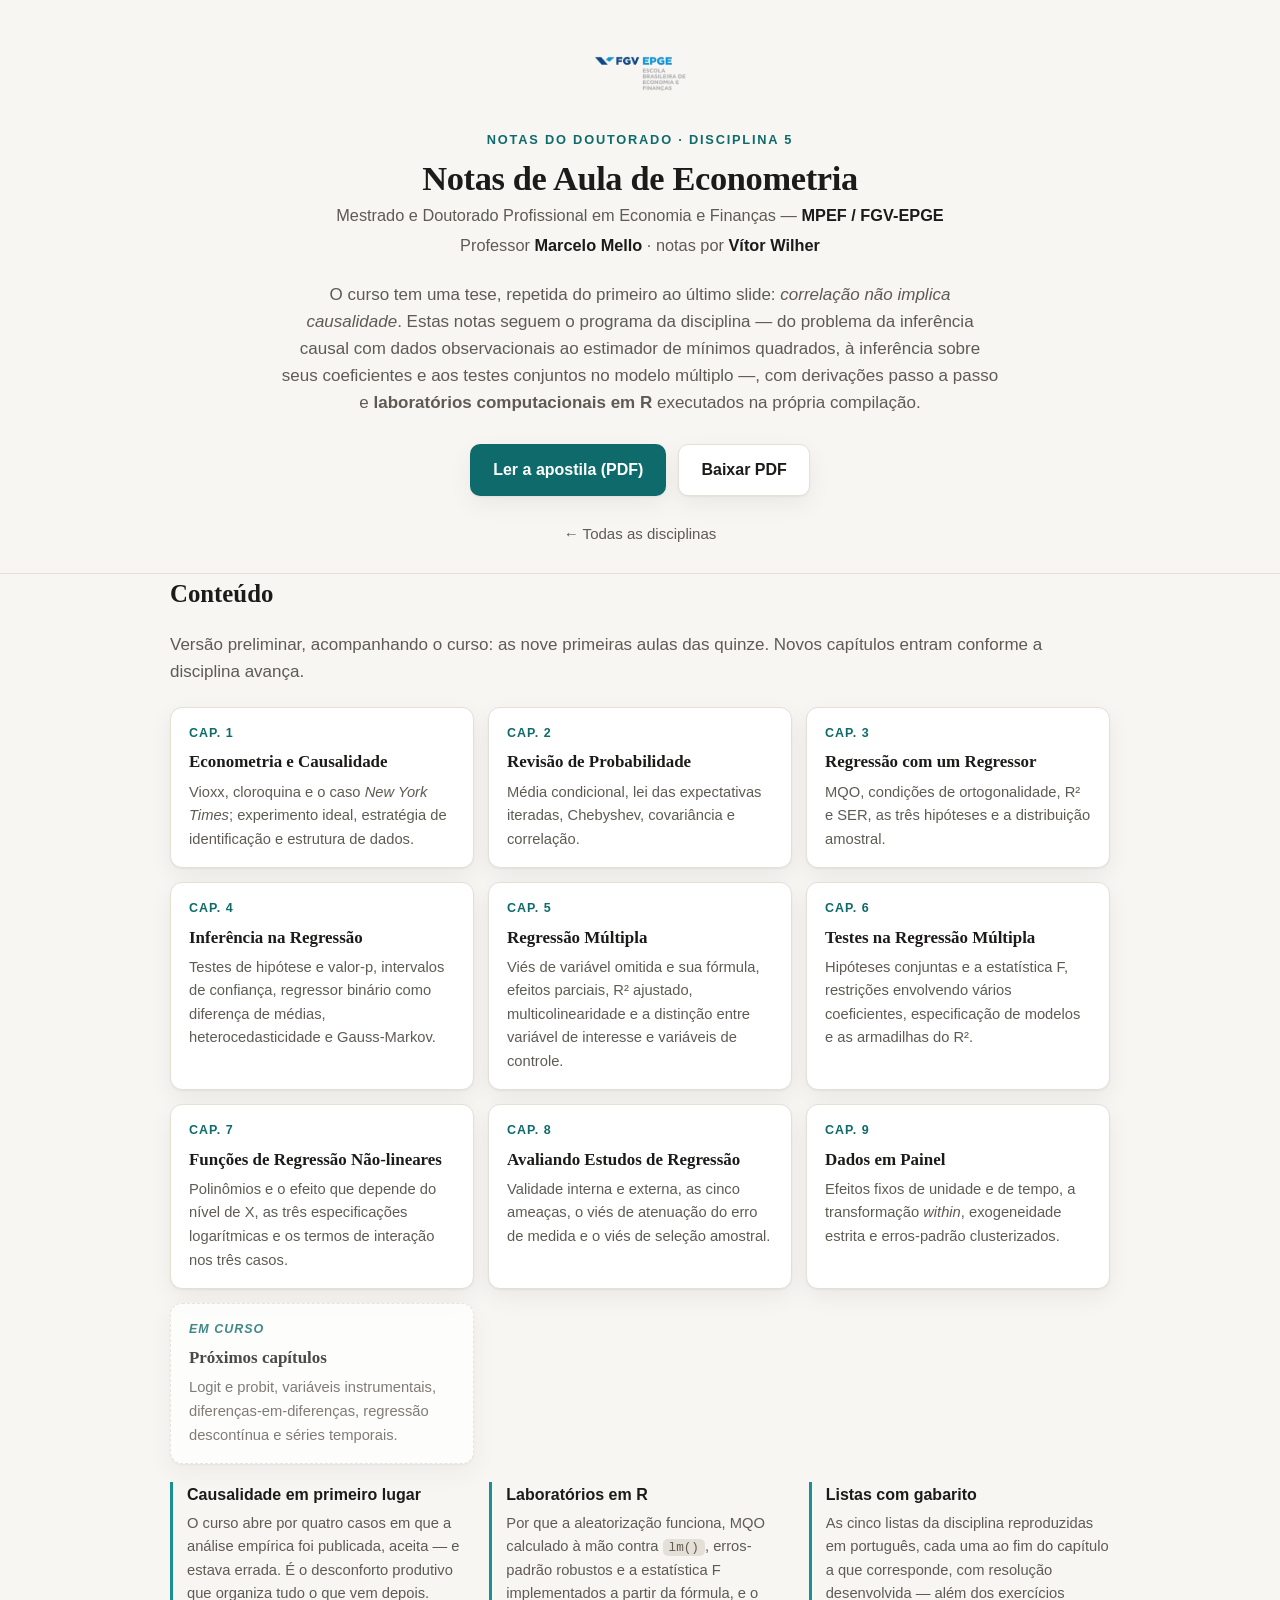
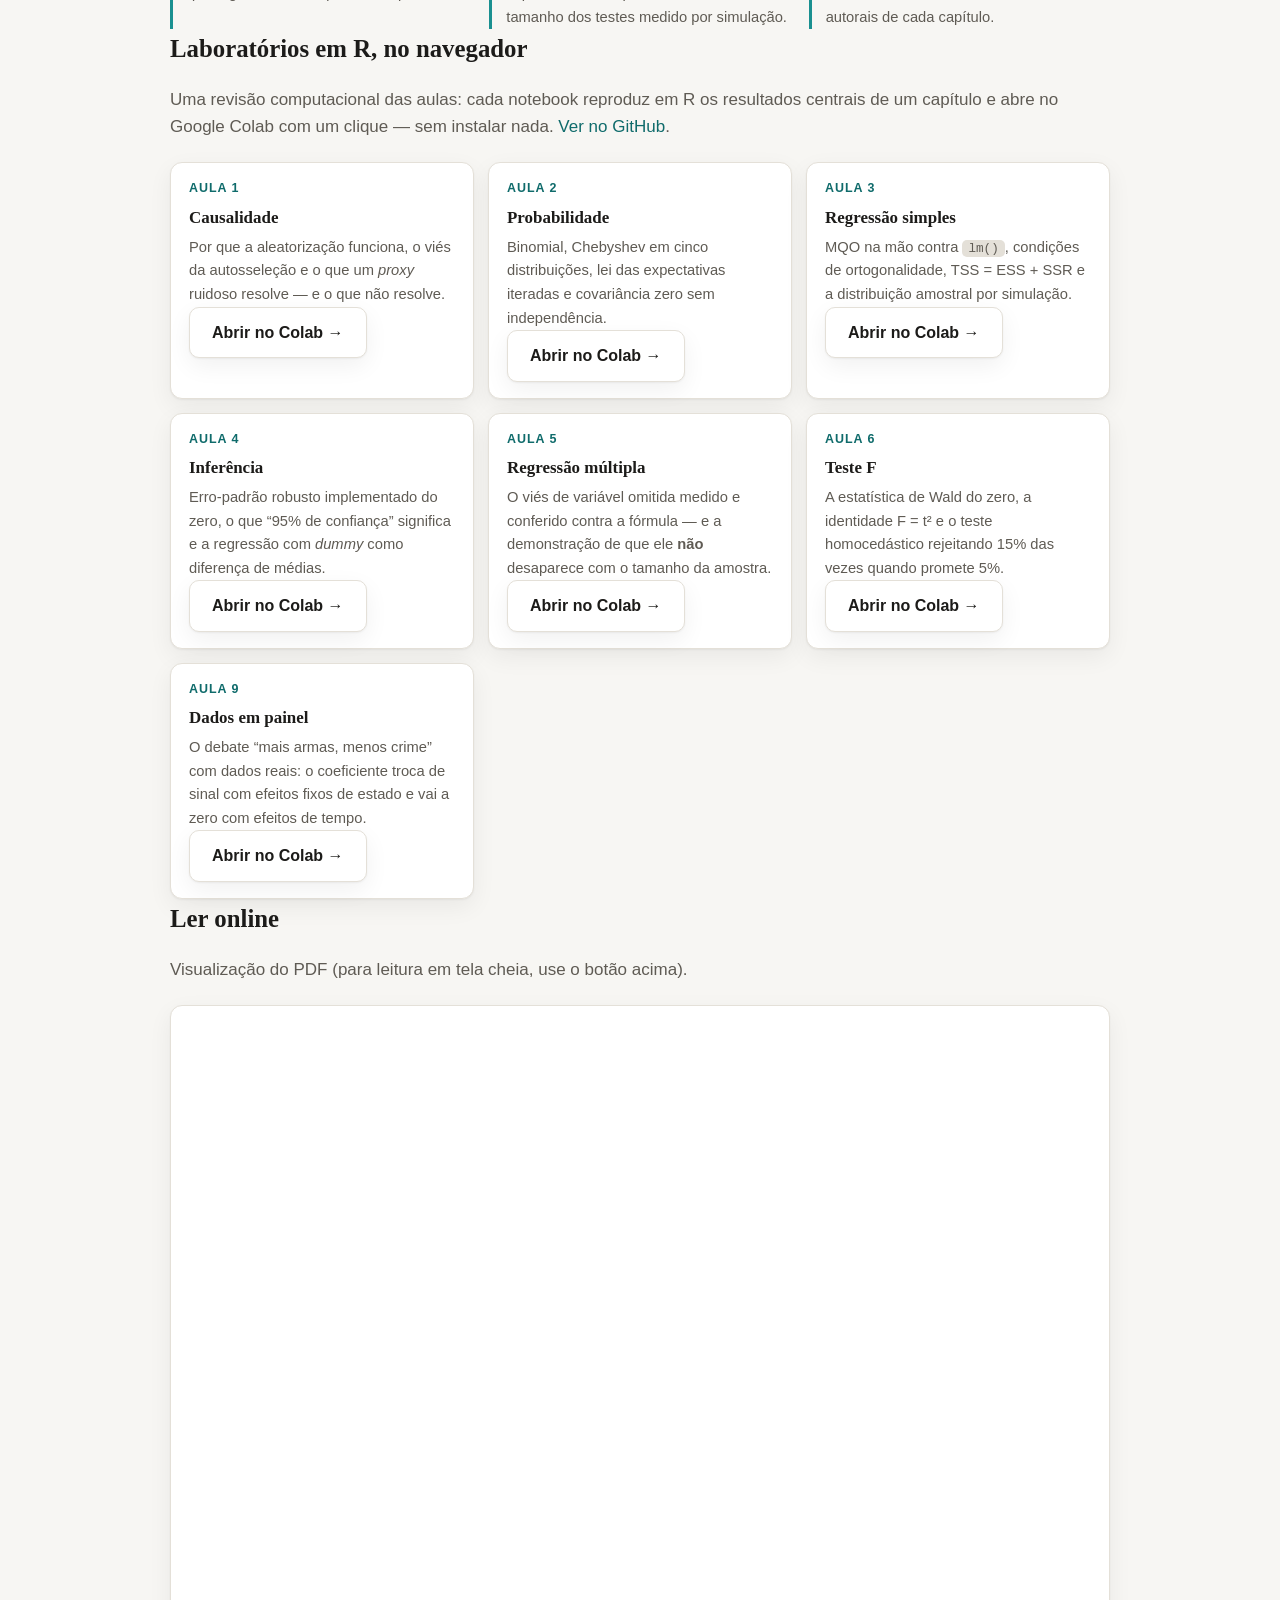
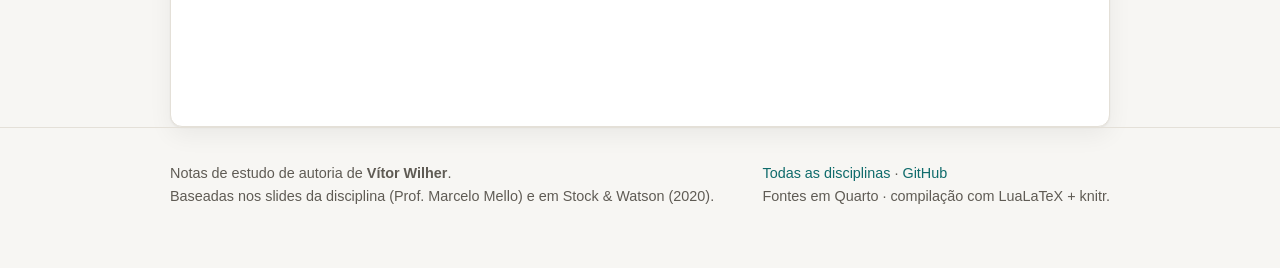
==== commit a9fcaa59: "Econometria: acrescenta as Aulas 7, 8 e 9 à apostila e o lab de painel A apostila passa de 179 para " ====
--- a/docs/econometria/index.html
+++ b/docs/econometria/index.html
@@ -31,7 +31,7 @@
 
 <section class="wrap">
   <h2>Conteúdo</h2>
-  <p class="muted">Versão preliminar, acompanhando o curso: as seis primeiras aulas das quinze. Novos capítulos entram conforme a disciplina avança.</p>
+  <p class="muted">Versão preliminar, acompanhando o curso: as nove primeiras aulas das quinze. Novos capítulos entram conforme a disciplina avança.</p>
   <div class="grid">
     <div class="card"><div class="n">Cap. 1</div><h3>Econometria e Causalidade</h3><p>Vioxx, cloroquina e o caso <em>New York Times</em>; experimento ideal, estratégia de identificação e estrutura de dados.</p></div>
     <div class="card"><div class="n">Cap. 2</div><h3>Revisão de Probabilidade</h3><p>Média condicional, lei das expectativas iteradas, Chebyshev, covariância e correlação.</p></div>
@@ -39,19 +39,22 @@
     <div class="card"><div class="n">Cap. 4</div><h3>Inferência na Regressão</h3><p>Testes de hipótese e valor-p, intervalos de confiança, regressor binário como diferença de médias, heterocedasticidade e Gauss-Markov.</p></div>
     <div class="card"><div class="n">Cap. 5</div><h3>Regressão Múltipla</h3><p>Viés de variável omitida e sua fórmula, efeitos parciais, R² ajustado, multicolinearidade e a distinção entre variável de interesse e variáveis de controle.</p></div>
     <div class="card"><div class="n">Cap. 6</div><h3>Testes na Regressão Múltipla</h3><p>Hipóteses conjuntas e a estatística F, restrições envolvendo vários coeficientes, especificação de modelos e as armadilhas do R².</p></div>
-    <div class="card em-curso"><div class="n">Em curso</div><h3>Próximos capítulos</h3><p>Regressão não linear, painel e efeitos fixos, logit/probit, variáveis instrumentais, diff-in-diff e RDD.</p></div>
+    <div class="card"><div class="n">Cap. 7</div><h3>Funções de Regressão Não-lineares</h3><p>Polinômios e o efeito que depende do nível de X, as três especificações logarítmicas e os termos de interação nos três casos.</p></div>
+    <div class="card"><div class="n">Cap. 8</div><h3>Avaliando Estudos de Regressão</h3><p>Validade interna e externa, as cinco ameaças, o viés de atenuação do erro de medida e o viés de seleção amostral.</p></div>
+    <div class="card"><div class="n">Cap. 9</div><h3>Dados em Painel</h3><p>Efeitos fixos de unidade e de tempo, a transformação <em>within</em>, exogeneidade estrita e erros-padrão clusterizados.</p></div>
+    <div class="card em-curso"><div class="n">Em curso</div><h3>Próximos capítulos</h3><p>Logit e probit, variáveis instrumentais, diferenças-em-diferenças, regressão descontínua e séries temporais.</p></div>
   </div>
 
   <div class="feat">
     <div><h4>Causalidade em primeiro lugar</h4><p>O curso abre por quatro casos em que a análise empírica foi publicada, aceita — e estava errada. É o desconforto produtivo que organiza tudo o que vem depois.</p></div>
     <div><h4>Laboratórios em R</h4><p>Por que a aleatorização funciona, MQO calculado à mão contra <code>lm()</code>, erros-padrão robustos e a estatística F implementados a partir da fórmula, e o tamanho dos testes medido por simulação.</p></div>
-    <div><h4>Listas com gabarito</h4><p>As quatro listas da disciplina reproduzidas em português, cada uma ao fim do capítulo a que corresponde, com resolução desenvolvida — além dos exercícios autorais de cada capítulo.</p></div>
+    <div><h4>Listas com gabarito</h4><p>As cinco listas da disciplina reproduzidas em português, cada uma ao fim do capítulo a que corresponde, com resolução desenvolvida — além dos exercícios autorais de cada capítulo.</p></div>
   </div>
 </section>
 
 <section class="wrap">
   <h2>Laboratórios em R, no navegador</h2>
-  <p class="muted">Uma revisão computacional das seis aulas: cada notebook reproduz em R os resultados centrais de um capítulo e abre no Google Colab com um clique — sem instalar nada. <a href="https://github.com/vitorwilher/doutorado-epge/tree/main/labs/econometria">Ver no GitHub</a>.</p>
+  <p class="muted">Uma revisão computacional das aulas: cada notebook reproduz em R os resultados centrais de um capítulo e abre no Google Colab com um clique — sem instalar nada. <a href="https://github.com/vitorwilher/doutorado-epge/tree/main/labs/econometria">Ver no GitHub</a>.</p>
   <div class="grid">
     <div class="card"><div class="n">Aula 1</div><h3>Causalidade</h3><p>Por que a aleatorização funciona, o viés da autosseleção e o que um <em>proxy</em> ruidoso resolve — e o que não resolve.</p><p><a class="btn" href="https://colab.research.google.com/github/vitorwilher/doutorado-epge/blob/main/labs/econometria/01-causalidade.ipynb">Abrir no Colab →</a></p></div>
     <div class="card"><div class="n">Aula 2</div><h3>Probabilidade</h3><p>Binomial, Chebyshev em cinco distribuições, lei das expectativas iteradas e covariância zero sem independência.</p><p><a class="btn" href="https://colab.research.google.com/github/vitorwilher/doutorado-epge/blob/main/labs/econometria/02-probabilidade.ipynb">Abrir no Colab →</a></p></div>
@@ -59,6 +62,7 @@
     <div class="card"><div class="n">Aula 4</div><h3>Inferência</h3><p>Erro-padrão robusto implementado do zero, o que “95% de confiança” significa e a regressão com <em>dummy</em> como diferença de médias.</p><p><a class="btn" href="https://colab.research.google.com/github/vitorwilher/doutorado-epge/blob/main/labs/econometria/04-inferencia.ipynb">Abrir no Colab →</a></p></div>
     <div class="card"><div class="n">Aula 5</div><h3>Regressão múltipla</h3><p>O viés de variável omitida medido e conferido contra a fórmula — e a demonstração de que ele <strong>não</strong> desaparece com o tamanho da amostra.</p><p><a class="btn" href="https://colab.research.google.com/github/vitorwilher/doutorado-epge/blob/main/labs/econometria/05-regressao-multipla.ipynb">Abrir no Colab →</a></p></div>
     <div class="card"><div class="n">Aula 6</div><h3>Teste F</h3><p>A estatística de Wald do zero, a identidade F = t² e o teste homocedástico rejeitando 15% das vezes quando promete 5%.</p><p><a class="btn" href="https://colab.research.google.com/github/vitorwilher/doutorado-epge/blob/main/labs/econometria/06-teste-f.ipynb">Abrir no Colab →</a></p></div>
+    <div class="card"><div class="n">Aula 9</div><h3>Dados em painel</h3><p>O debate “mais armas, menos crime” com dados reais: o coeficiente troca de sinal com efeitos fixos de estado e vai a zero com efeitos de tempo.</p><p><a class="btn" href="https://colab.research.google.com/github/vitorwilher/doutorado-epge/blob/main/labs/econometria/07-dados-painel.ipynb">Abrir no Colab →</a></p></div>
   </div>
 </section>
 
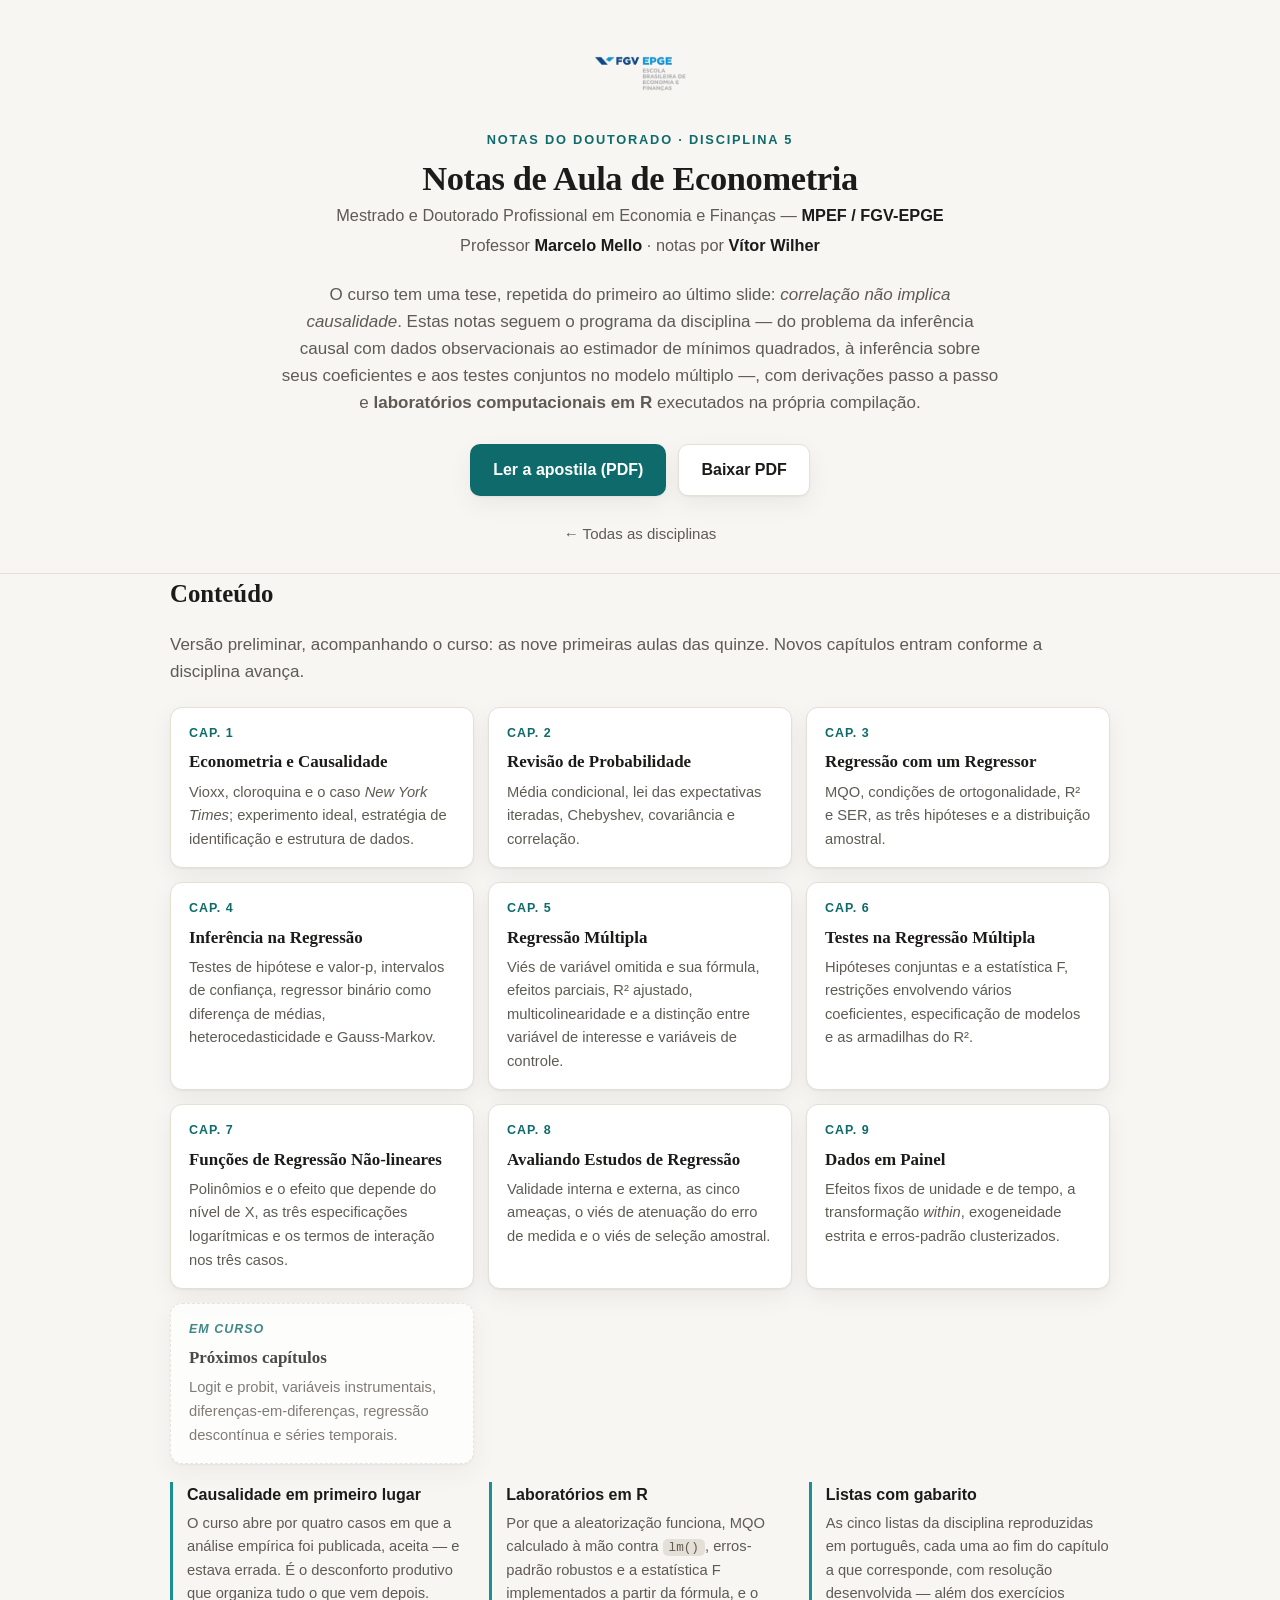
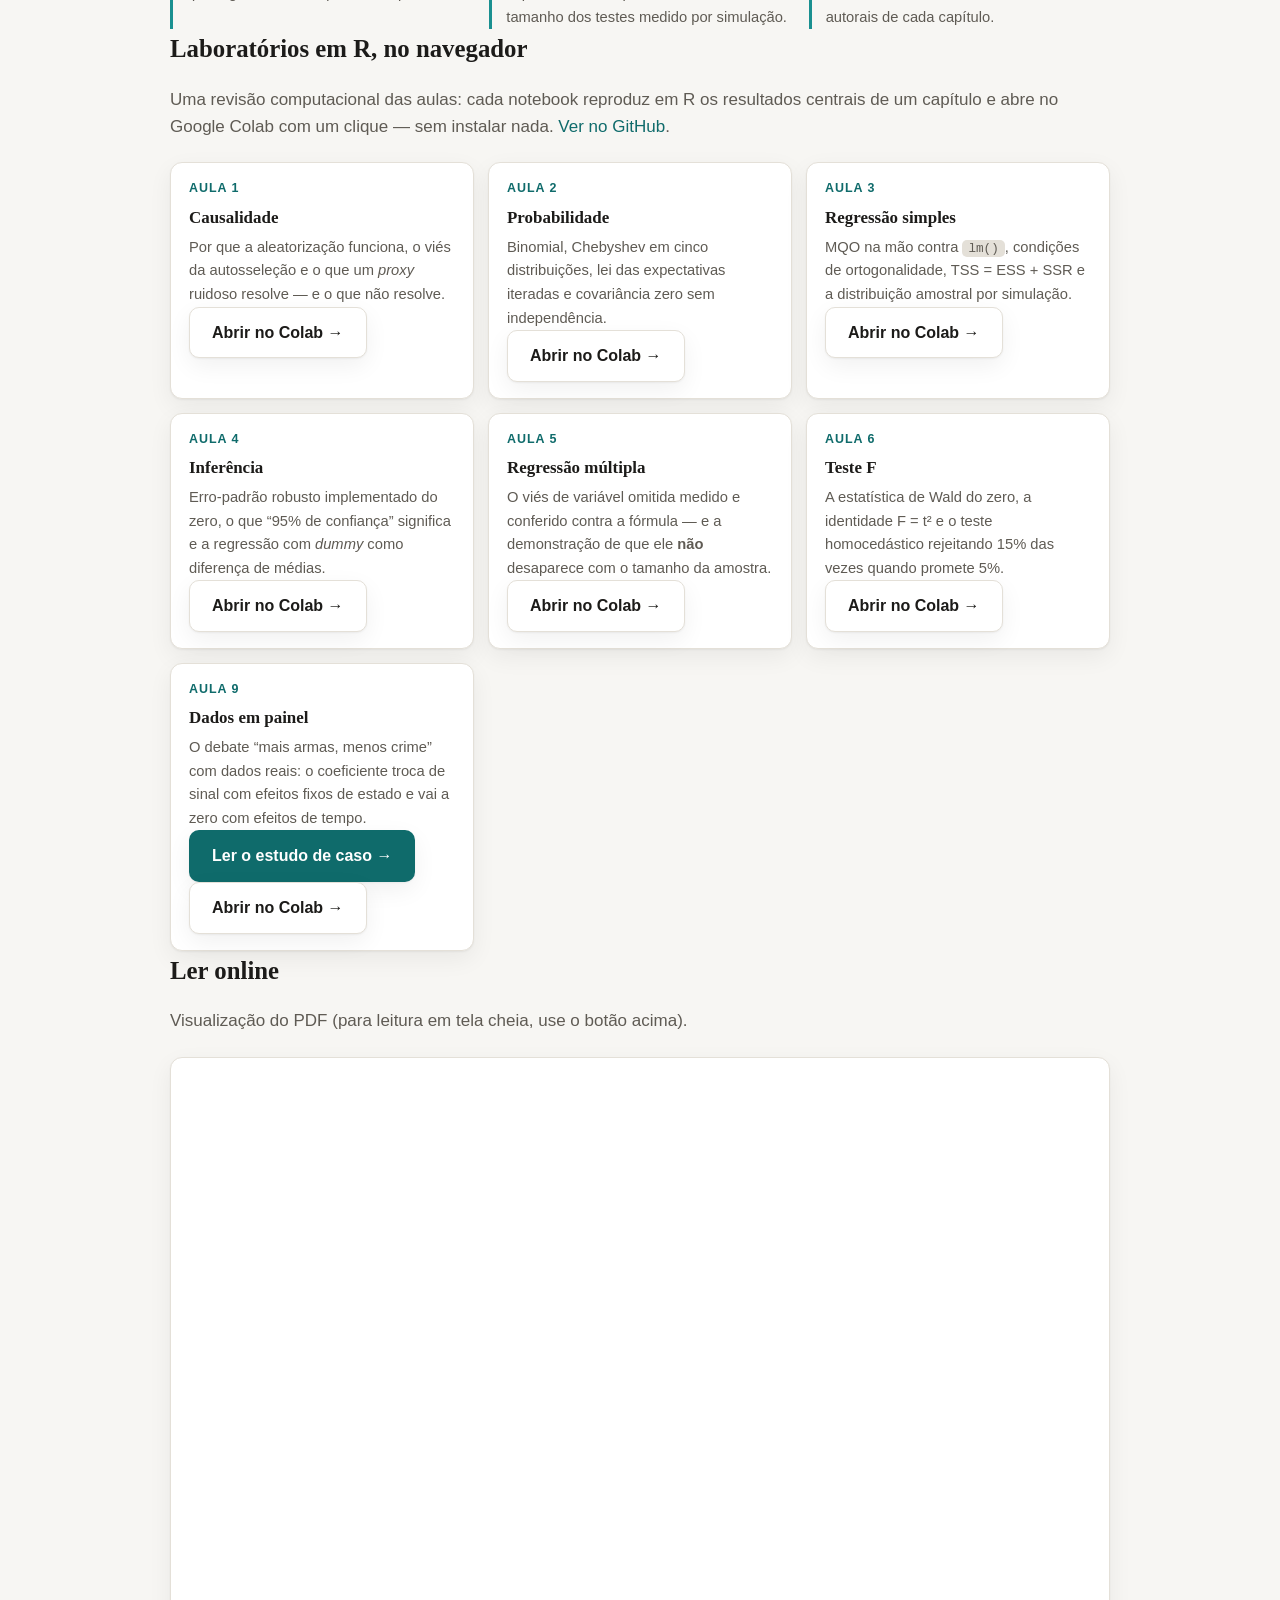
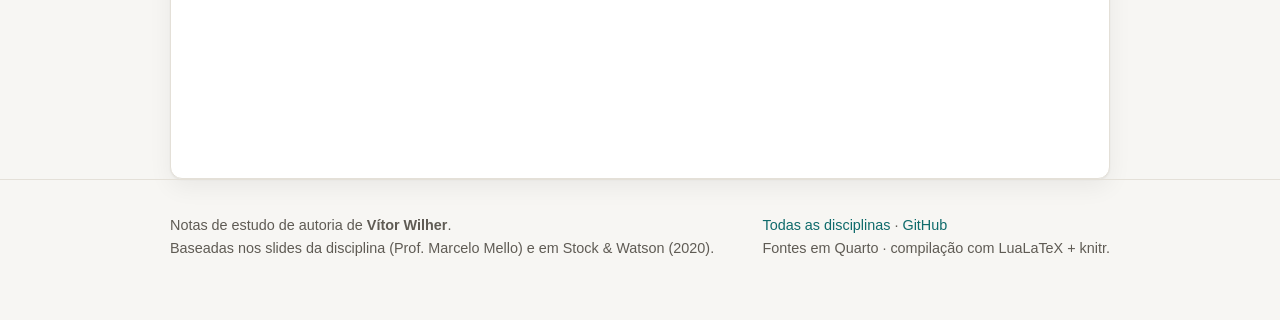
==== commit b9142d19: "Econometria: página do estudo de caso "mais armas, menos crime" Página individual em docs/econometri" ====
--- a/docs/econometria/index.html
+++ b/docs/econometria/index.html
@@ -62,7 +62,7 @@
     <div class="card"><div class="n">Aula 4</div><h3>Inferência</h3><p>Erro-padrão robusto implementado do zero, o que “95% de confiança” significa e a regressão com <em>dummy</em> como diferença de médias.</p><p><a class="btn" href="https://colab.research.google.com/github/vitorwilher/doutorado-epge/blob/main/labs/econometria/04-inferencia.ipynb">Abrir no Colab →</a></p></div>
     <div class="card"><div class="n">Aula 5</div><h3>Regressão múltipla</h3><p>O viés de variável omitida medido e conferido contra a fórmula — e a demonstração de que ele <strong>não</strong> desaparece com o tamanho da amostra.</p><p><a class="btn" href="https://colab.research.google.com/github/vitorwilher/doutorado-epge/blob/main/labs/econometria/05-regressao-multipla.ipynb">Abrir no Colab →</a></p></div>
     <div class="card"><div class="n">Aula 6</div><h3>Teste F</h3><p>A estatística de Wald do zero, a identidade F = t² e o teste homocedástico rejeitando 15% das vezes quando promete 5%.</p><p><a class="btn" href="https://colab.research.google.com/github/vitorwilher/doutorado-epge/blob/main/labs/econometria/06-teste-f.ipynb">Abrir no Colab →</a></p></div>
-    <div class="card"><div class="n">Aula 9</div><h3>Dados em painel</h3><p>O debate “mais armas, menos crime” com dados reais: o coeficiente troca de sinal com efeitos fixos de estado e vai a zero com efeitos de tempo.</p><p><a class="btn" href="https://colab.research.google.com/github/vitorwilher/doutorado-epge/blob/main/labs/econometria/07-dados-painel.ipynb">Abrir no Colab →</a></p></div>
+    <div class="card"><div class="n">Aula 9</div><h3>Dados em painel</h3><p>O debate “mais armas, menos crime” com dados reais: o coeficiente troca de sinal com efeitos fixos de estado e vai a zero com efeitos de tempo.</p><p><a class="btn primary" href="mais-armas-menos-crime/">Ler o estudo de caso →</a> <a class="btn" href="https://colab.research.google.com/github/vitorwilher/doutorado-epge/blob/main/labs/econometria/07-dados-painel.ipynb">Abrir no Colab →</a></p></div>
   </div>
 </section>
 
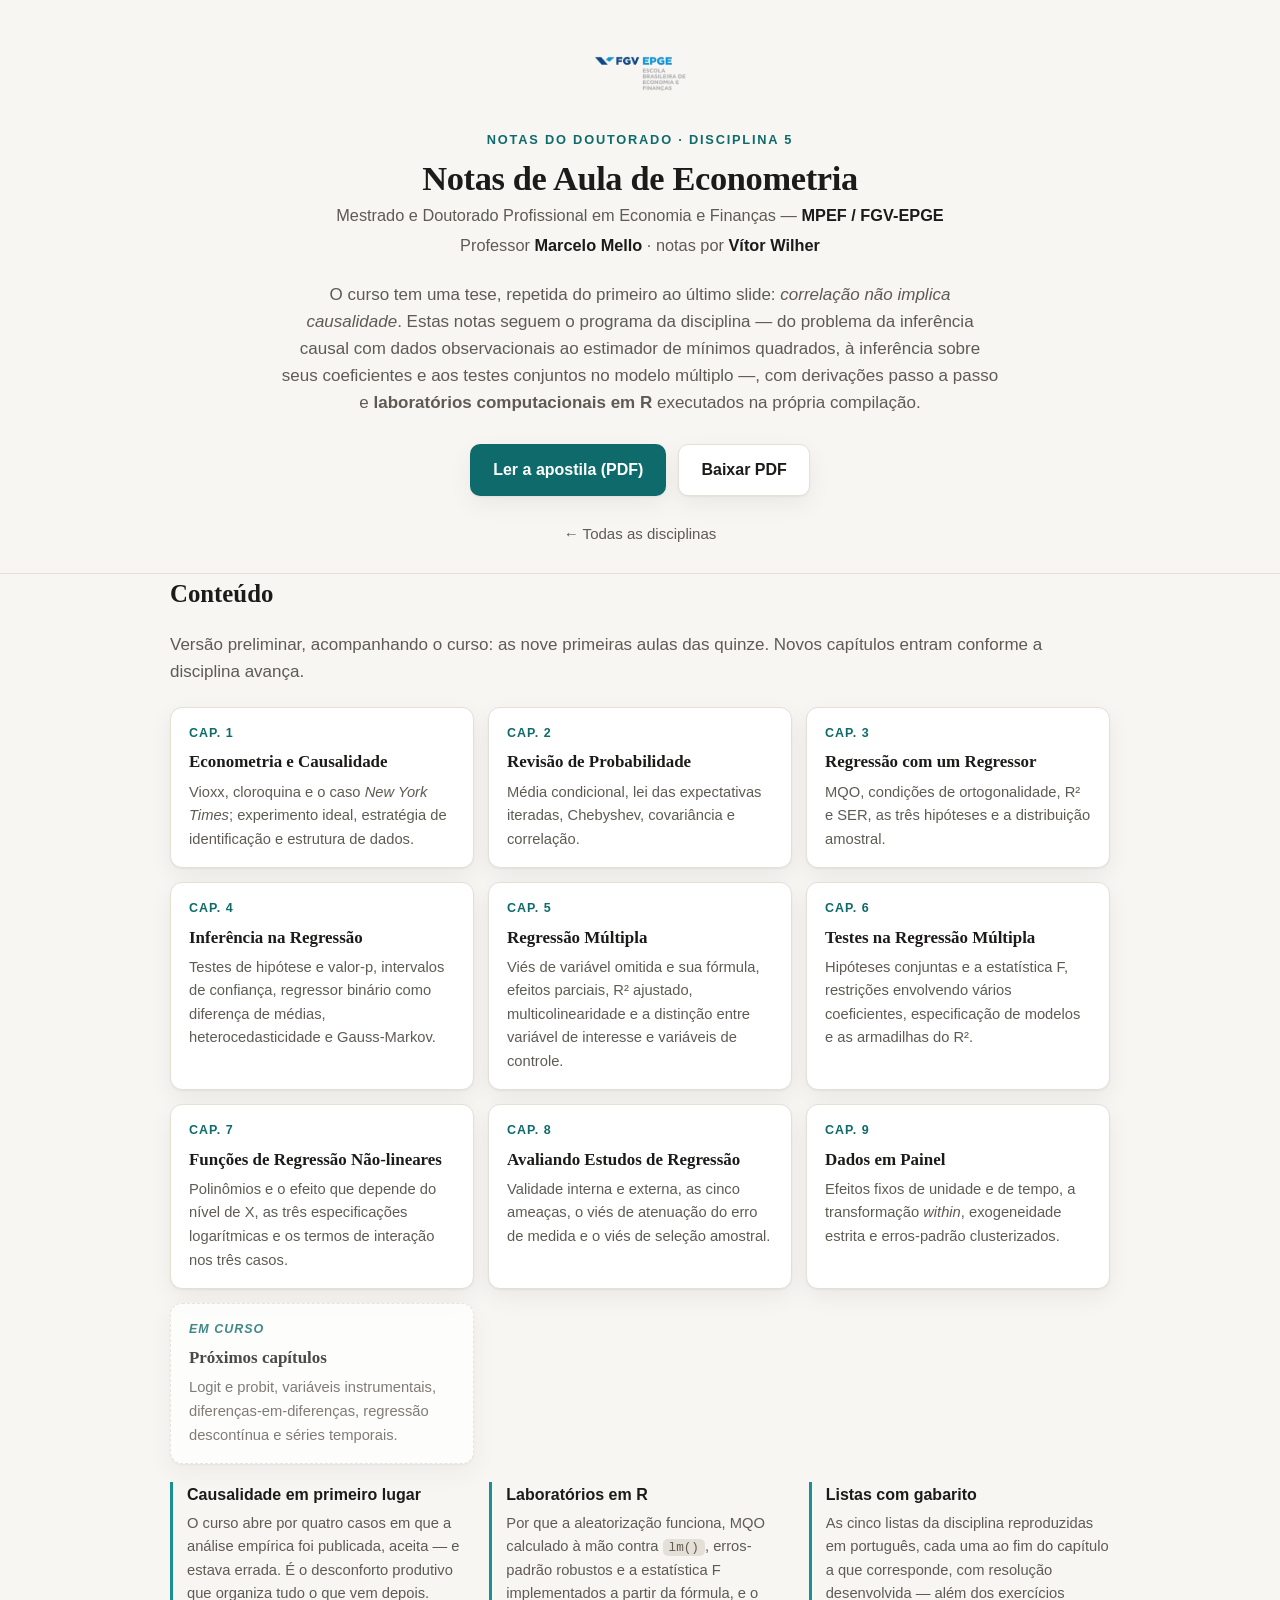
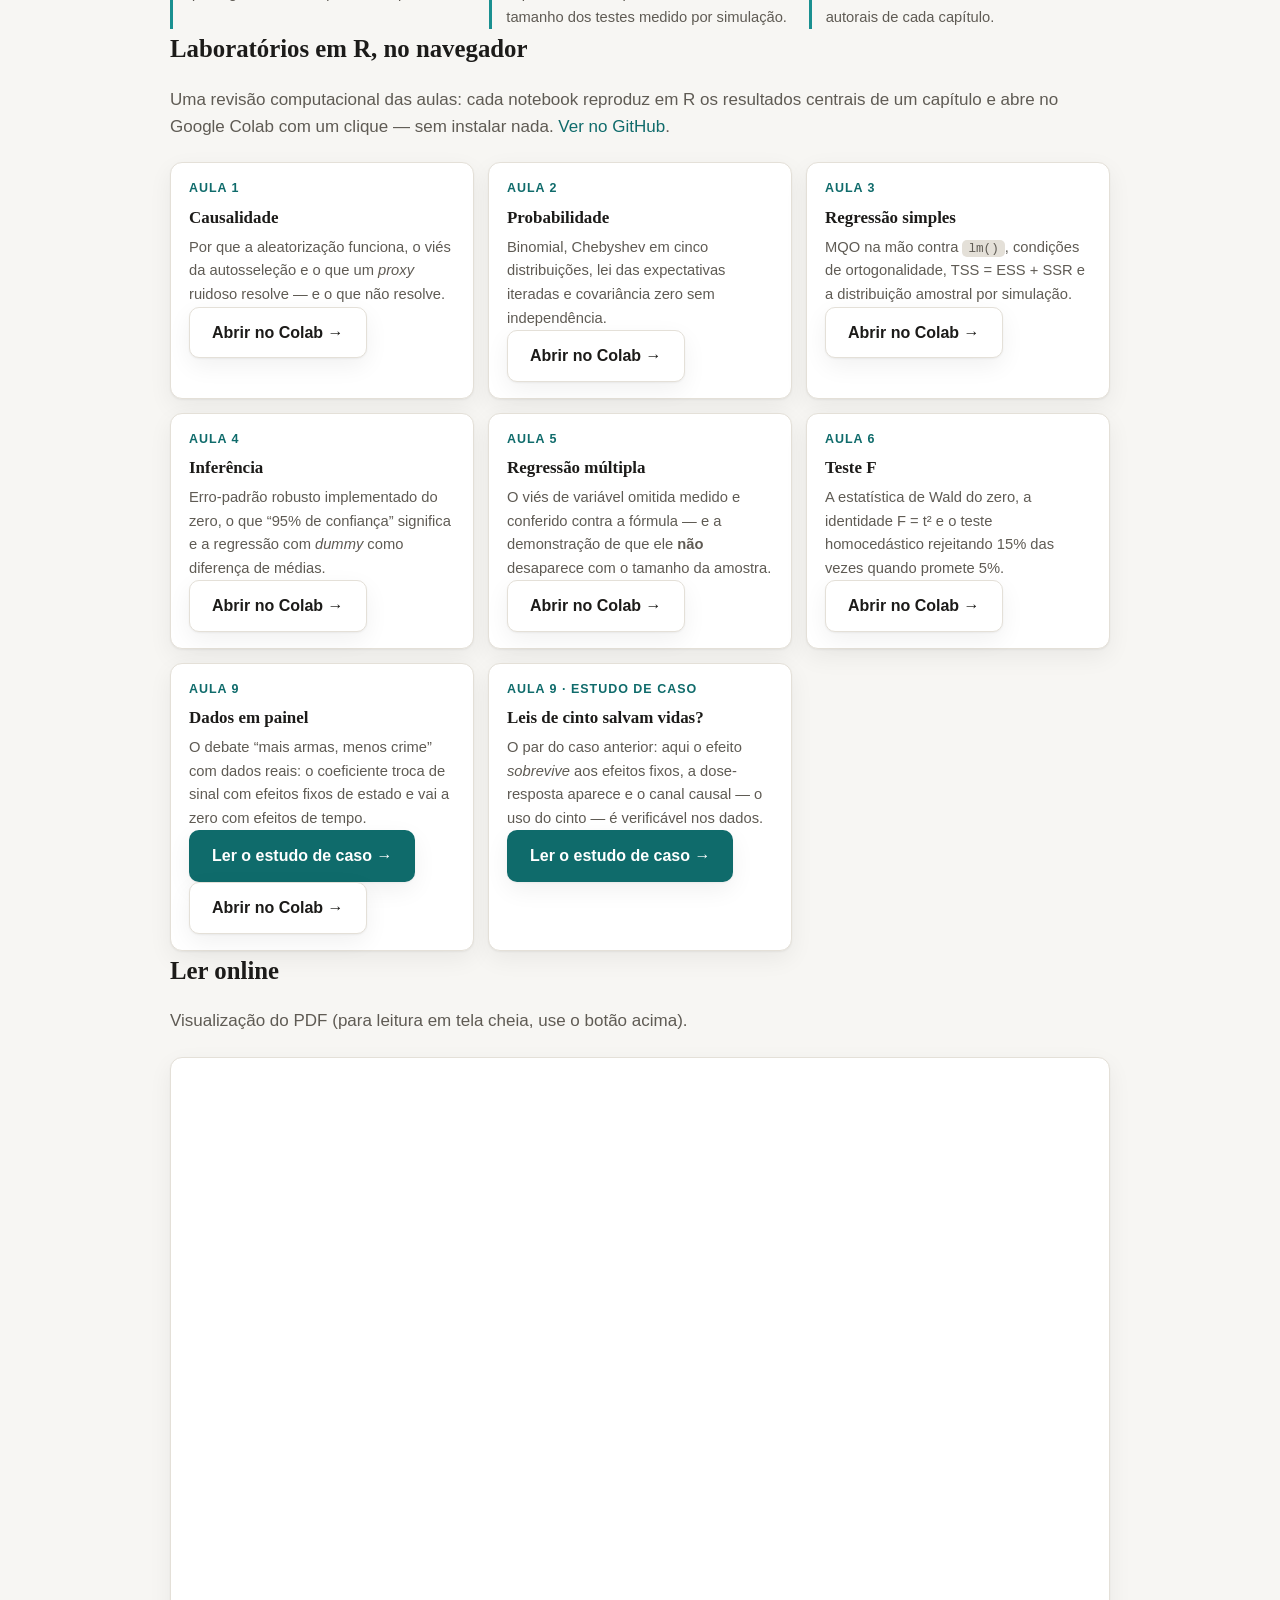
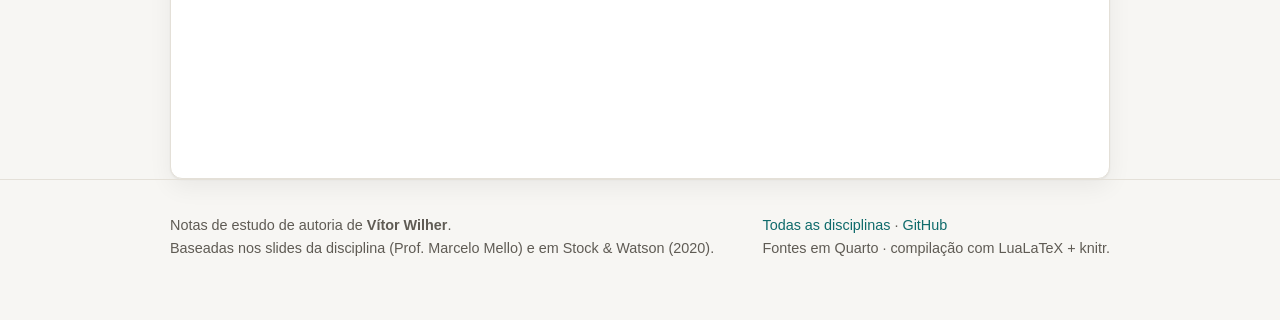
==== commit 5fe71170: "Econometria: acrescenta o laboratório de cintos de segurança Segundo estudo de caso de dados em pain" ====
--- a/docs/econometria/index.html
+++ b/docs/econometria/index.html
@@ -63,6 +63,7 @@
     <div class="card"><div class="n">Aula 5</div><h3>Regressão múltipla</h3><p>O viés de variável omitida medido e conferido contra a fórmula — e a demonstração de que ele <strong>não</strong> desaparece com o tamanho da amostra.</p><p><a class="btn" href="https://colab.research.google.com/github/vitorwilher/doutorado-epge/blob/main/labs/econometria/05-regressao-multipla.ipynb">Abrir no Colab →</a></p></div>
     <div class="card"><div class="n">Aula 6</div><h3>Teste F</h3><p>A estatística de Wald do zero, a identidade F = t² e o teste homocedástico rejeitando 15% das vezes quando promete 5%.</p><p><a class="btn" href="https://colab.research.google.com/github/vitorwilher/doutorado-epge/blob/main/labs/econometria/06-teste-f.ipynb">Abrir no Colab →</a></p></div>
     <div class="card"><div class="n">Aula 9</div><h3>Dados em painel</h3><p>O debate “mais armas, menos crime” com dados reais: o coeficiente troca de sinal com efeitos fixos de estado e vai a zero com efeitos de tempo.</p><p><a class="btn primary" href="mais-armas-menos-crime/">Ler o estudo de caso →</a> <a class="btn" href="https://colab.research.google.com/github/vitorwilher/doutorado-epge/blob/main/labs/econometria/07-dados-painel.ipynb">Abrir no Colab →</a></p></div>
+    <div class="card"><div class="n">Aula 9 · estudo de caso</div><h3>Leis de cinto salvam vidas?</h3><p>O par do caso anterior: aqui o efeito <em>sobrevive</em> aos efeitos fixos, a dose-resposta aparece e o canal causal — o uso do cinto — é verificável nos dados.</p><p><a class="btn primary" href="cintos-de-seguranca/">Ler o estudo de caso →</a></p></div>
   </div>
 </section>
 
